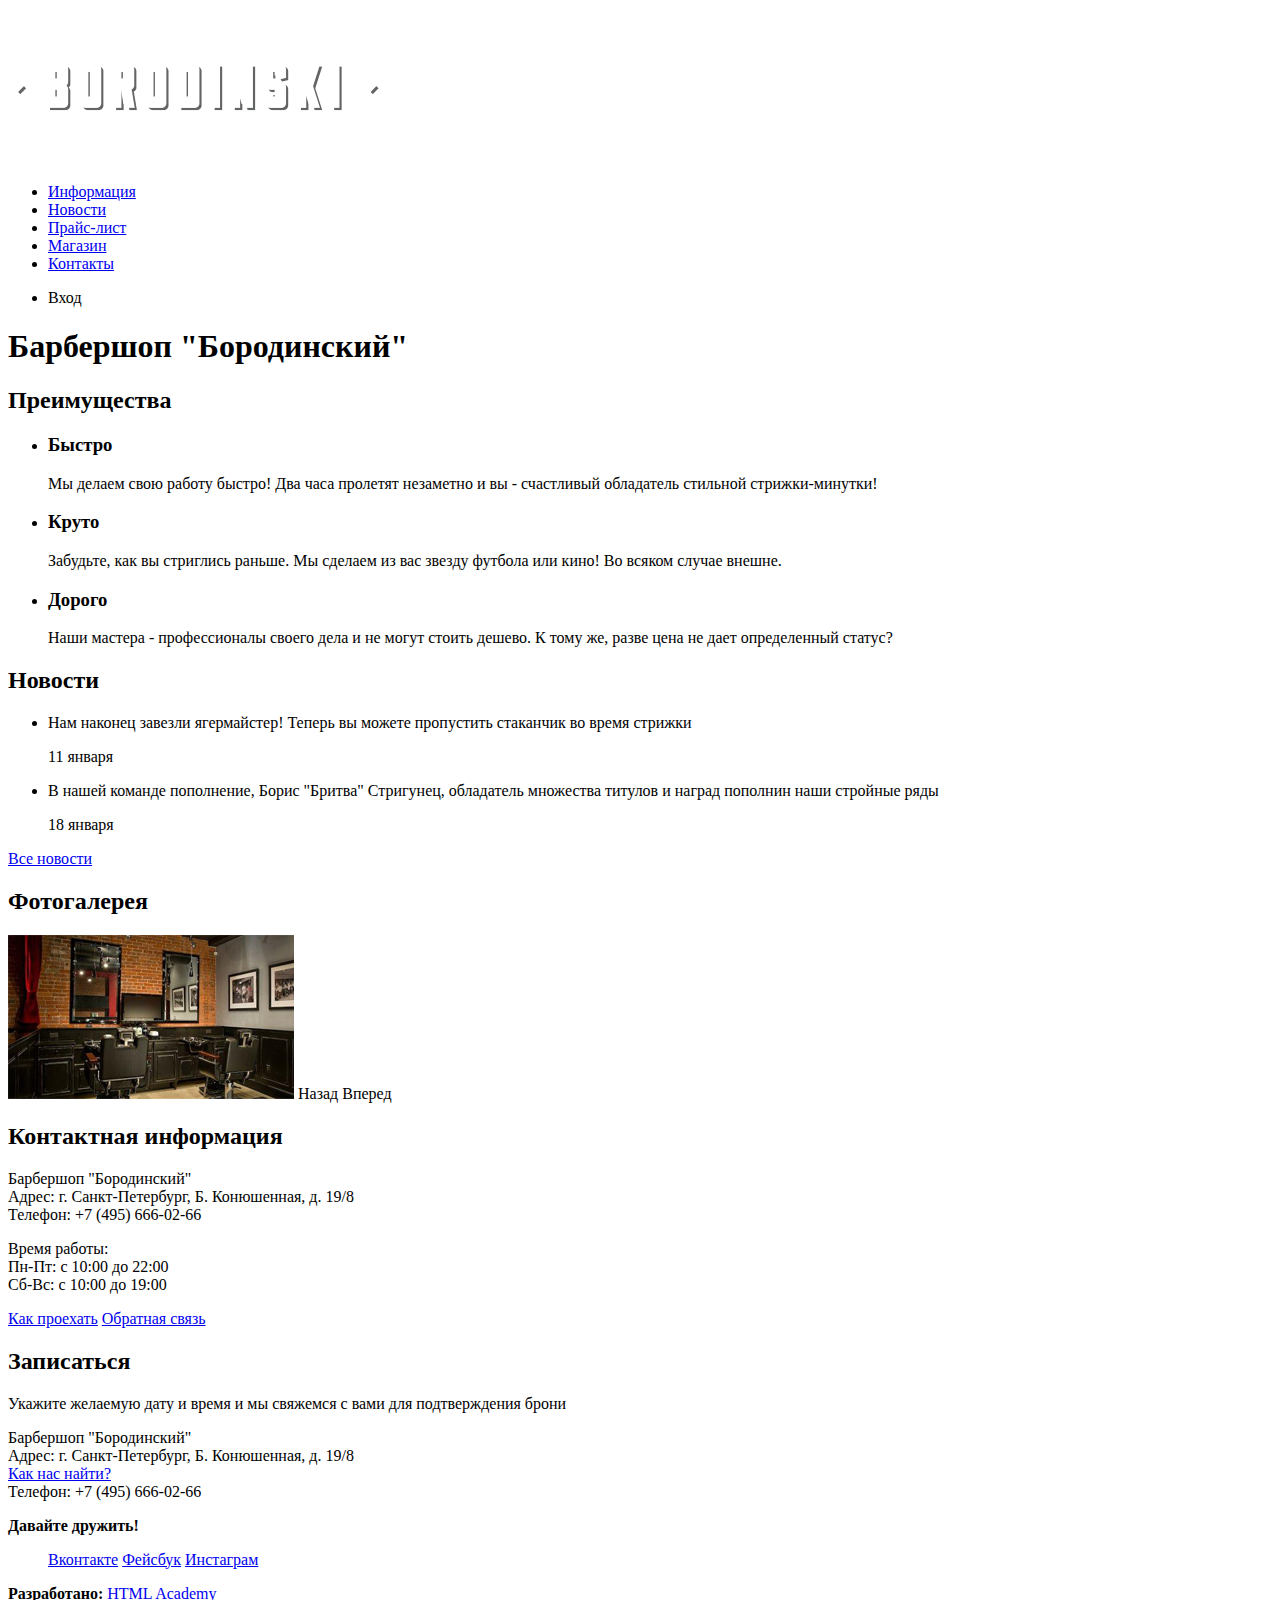
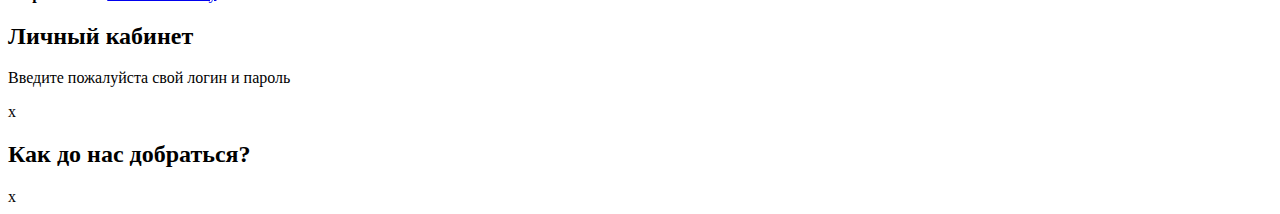
==== index.html @ a0f3d008 "Сверстана карточка товара, добавлены в разметку кавычки-елочки" ====
<!DOCTYPE html>
<html lang="ru">
<head>
    <meta charset="UTF-8">
    <meta name="viewport" content="width=device-width, initial-scale=1.0">
    <title>Barbershop Borodinski</title>
</head>
<body>
    <header class="main-header">
        <nav class="main-navigation">
            <a class="main-header-logo">
                <img src="img/index-logo.png" alt="Логотип Barbershop Borodinski" width="371" height="155">
            </a>
            <ul class="site-navigation">
                <li><a href="info.html">Информация</a></li>
                <li><a href="news.html">Новости</a></li>
                <li><a href="price.html">Прайс-лист</a></li>
                <li><a href="catalog.html">Магазин</a></li>
                <li><a href="contacts.html">Контакты</a></li>
            </ul>
            <ul class="user-navigation">
                <li><a class="login-link">Вход</a></li>
            </ul>
        </nav>
    </header>
    <main class="container">
        <h1 class="visually-hidden">Барбершоп "Бородинский"</h1>
        <section class="features">
            <h2 class="visually-hidden">Преимущества</h2>
            <ul class="features-list">
                <li class="feature-item">
                    <h3>Быстро</h3>
                    <p>Мы делаем свою работу быстро! Два часа пролетят незаметно и вы - счастливый обладатель стильной стрижки-минутки!</p>
                </li>
                <li class="feature-item">
                    <h3>Круто</h3>
                    <p>Забудьте, как вы стриглись раньше. Мы сделаем из вас звезду футбола или кино! Во всяком случае внешне.</p>
                </li>
                <li class="feature-item">
                    <h3>Дорого</h3>
                    <p>Наши мастера - профессионалы своего дела и не могут стоить дешево. К тому же, разве цена не дает определенный статус?</p>
                </li>
            </ul>
        </section>
        <section class="news">
            <h2>Новости</h2>
            <ul class="news-list">
                <li class="news-item">
                    <p>Нам наконец завезли ягермайстер! Теперь вы можете пропустить стаканчик во время стрижки</p>
                    <time datetime="2016-01-11">11 января</time>
                </li>
                <li class="news-item">
                    <p>В нашей команде пополнение, Борис "Бритва" Стригунец, обладатель множества титулов и наград пополнин наши стройные ряды</p>
                    <time datetime="2016-01-18">18 января</time>
                </li>
            </ul>
            <a class="button" href="news.html">Все новости</a>
        </section>
        <section class="gallery">
            <h2>Фотогалерея</h2>
            <a href="#"><img src="img/studio.png" width="286" height="164" alt="Интерьер"></a>
            <span class="button gallery-button gallery-button-back">Назад</span>
            <span class="button gallery-button gallery-button-next">Вперед</span>
        </section>
        <section class="contacts">
            <h2>Контактная информация</h2>
            <p>
                Барбершоп "Бородинский"<br> 
                Адрес: г. Санкт-Петербург, Б. Конюшенная, д. 19/8<br> 
                Телефон: +7 (495) 666-02-66
            </p>
            <p>
                Время работы:<br>
                Пн-Пт: с 10:00 до 22:00<br>
                Сб-Вс: с 10:00 до 19:00
            </p>
            <a class="button" href="map.html">Как проехать</a>
            <a class="button" href="contacts.html">Обратная связь</a>
        </section>
        <section class="appointment">
            <h2>Записаться</h2>
            <p>Укажите желаемую дату и время и мы свяжемся с вами для подтверждения брони</p>
            <!-- Здесь будет форма -->
        </section>
    </main>
    <footer class="main-footer">
        <p class="footer-contacts">
            Барбершоп "Бородинский"<br> 
            Адрес: г. Санкт-Петербург, Б. Конюшенная, д. 19/8<br> 
            <a href="map.html">Как нас найти?</a><br>
            Телефон: +7 (495) 666-02-66
        </p>
        <div class="footer-social">
            <b>Давайте дружить!</b>
            <ul>
                <a class="social-button" href="#">Вконтакте</a>
                <a class="social-button" href="#">Фейсбук</a>
                <a class="social-button" href="#">Инстаграм</a>
            </ul>
        </div>
        <p class="footer-copyright">
            <b>Разработано:</b>
            <a class="button" href="https://htmlacademy.ru">HTML Academy</a>
        </p>
    </footer>
    <section class="modal modal-login">
        <h2>Личный кабинет</h2>
        <p>Введите пожалуйста свой логин и пароль</p>
        <!-- Здесь будет форма -->
        <span class="modal-close">x</span>
    </section>
    <section class="modal modal-map">
        <h2 class="visually-hidden">Как до нас добраться?</h2>
        <span class="modal-close">x</span>
    </section>
</body>
</html>
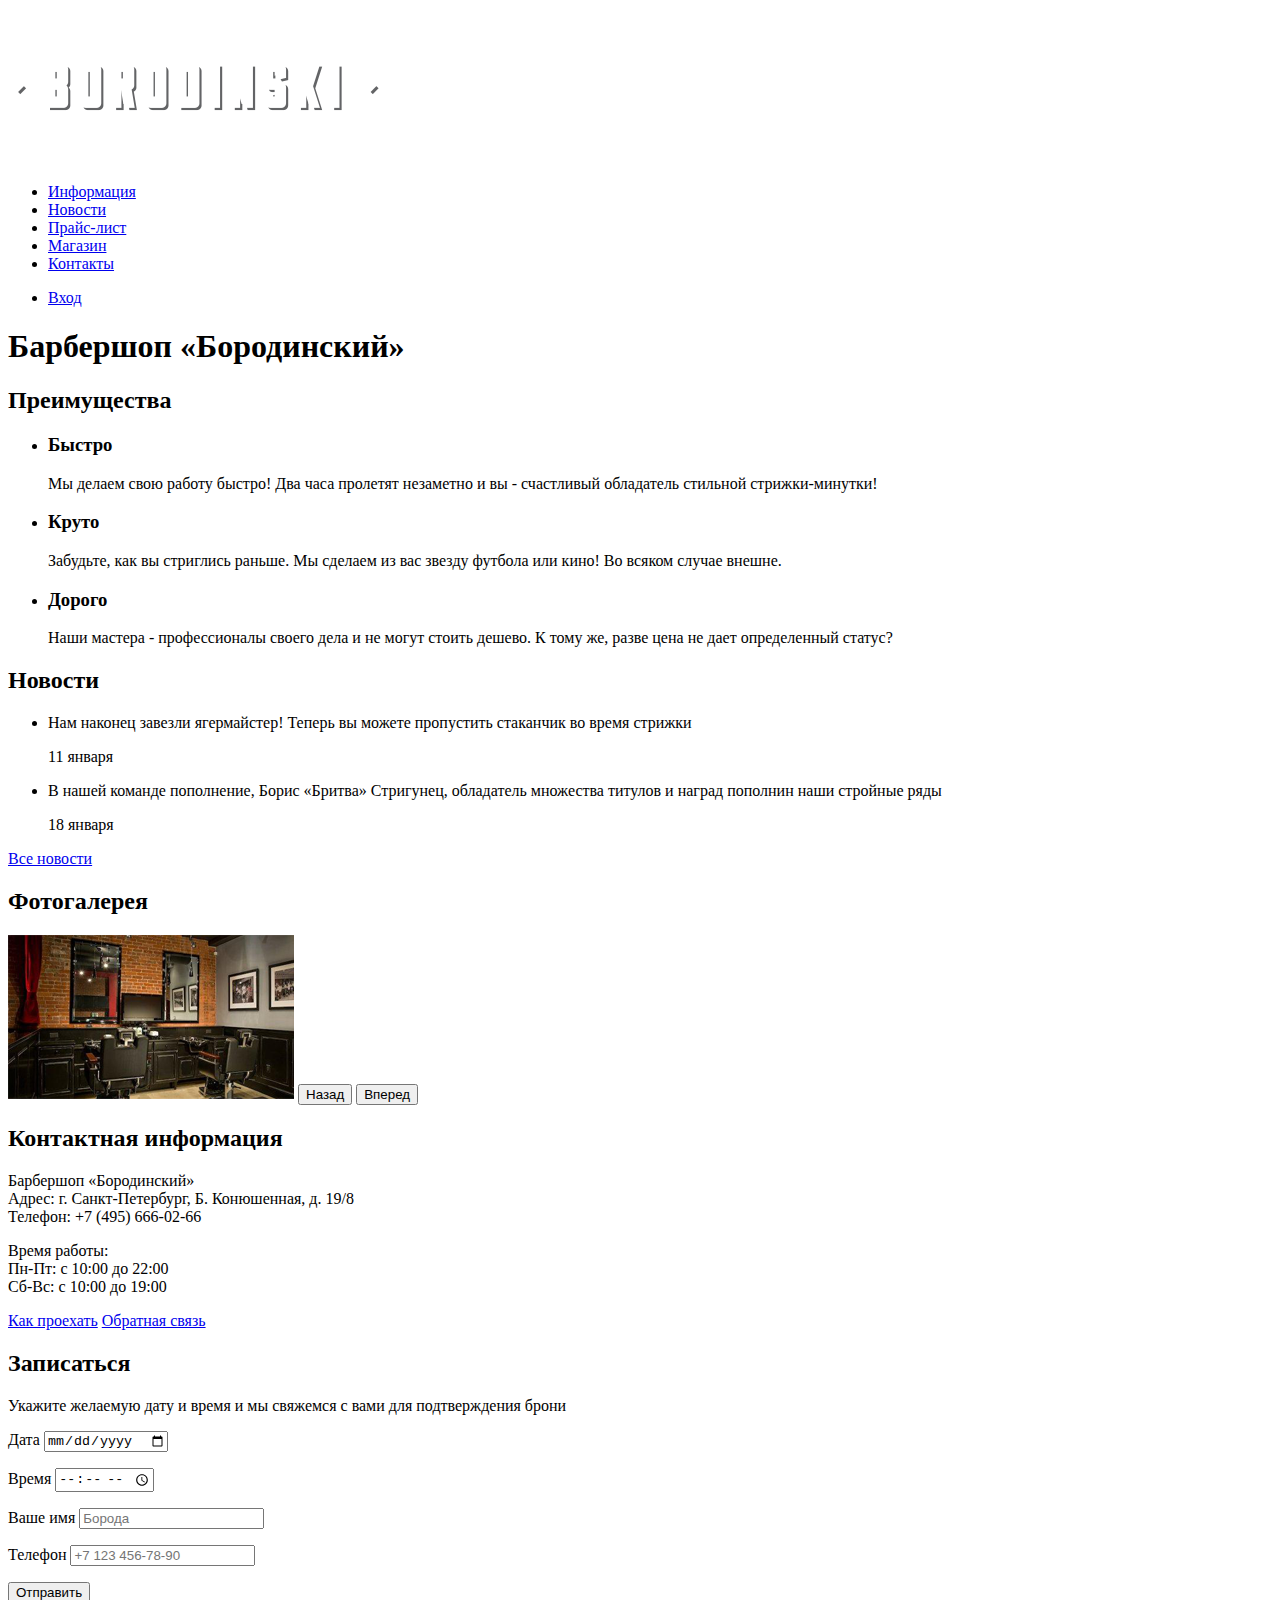
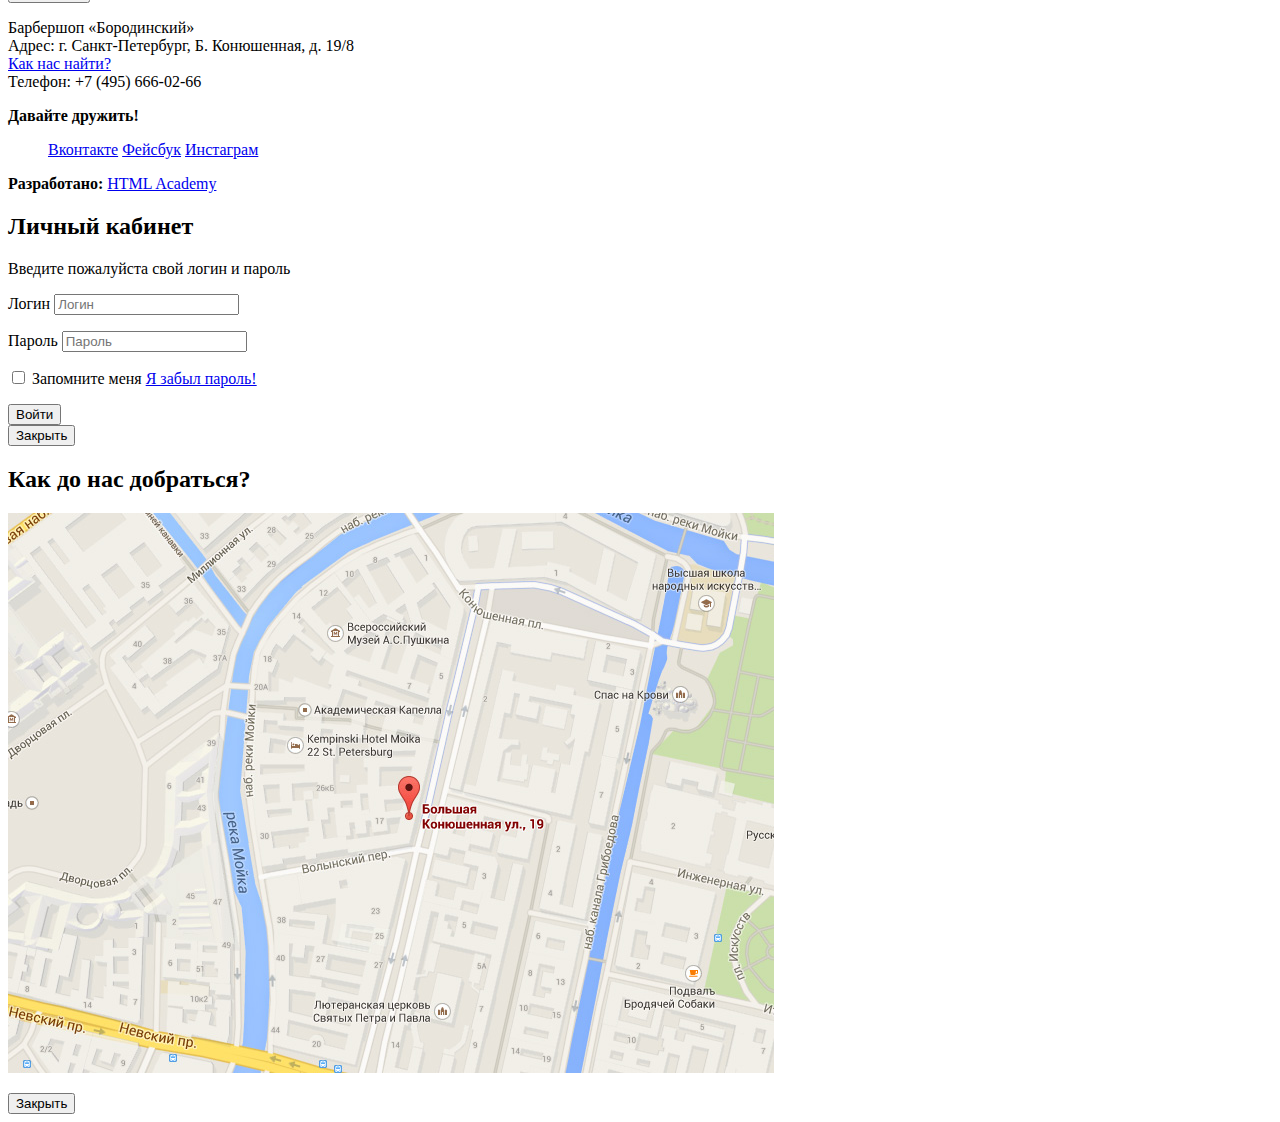
==== commit 79ccb63d: "Проработаны ссылки и кнопки, добавлены формы" ====
--- a/index.html
+++ b/index.html
@@ -19,12 +19,12 @@
                 <li><a href="contacts.html">Контакты</a></li>
             </ul>
             <ul class="user-navigation">
-                <li><a class="login-link">Вход</a></li>
+                <li><a class="login-link" href="login.html">Вход</a></li>
             </ul>
         </nav>
     </header>
     <main class="container">
-        <h1 class="visually-hidden">Барбершоп "Бородинский"</h1>
+        <h1 class="visually-hidden">Барбершоп &#171;Бородинский&#187;</h1>
         <section class="features">
             <h2 class="visually-hidden">Преимущества</h2>
             <ul class="features-list">
@@ -50,7 +50,7 @@
                     <time datetime="2016-01-11">11 января</time>
                 </li>
                 <li class="news-item">
-                    <p>В нашей команде пополнение, Борис "Бритва" Стригунец, обладатель множества титулов и наград пополнин наши стройные ряды</p>
+                    <p>В нашей команде пополнение, Борис &#171;Бритва&#187; Стригунец, обладатель множества титулов и наград пополнин наши стройные ряды</p>
                     <time datetime="2016-01-18">18 января</time>
                 </li>
             </ul>
@@ -59,13 +59,13 @@
         <section class="gallery">
             <h2>Фотогалерея</h2>
             <a href="#"><img src="img/studio.png" width="286" height="164" alt="Интерьер"></a>
-            <span class="button gallery-button gallery-button-back">Назад</span>
-            <span class="button gallery-button gallery-button-next">Вперед</span>
+            <button class="button gallery-button gallery-button-back">Назад</button>
+            <button class="button gallery-button gallery-button-next">Вперед</button>
         </section>
         <section class="contacts">
             <h2>Контактная информация</h2>
             <p>
-                Барбершоп "Бородинский"<br> 
+                Барбершоп &#171;Бородинский&#187;<br> 
                 Адрес: г. Санкт-Петербург, Б. Конюшенная, д. 19/8<br> 
                 Телефон: +7 (495) 666-02-66
             </p>
@@ -80,12 +80,30 @@
         <section class="appointment">
             <h2>Записаться</h2>
             <p>Укажите желаемую дату и время и мы свяжемся с вами для подтверждения брони</p>
-            <!-- Здесь будет форма -->
+            <form class="appointment-form" action="https://echo.htmlacademy.ru" method="POST">
+                <p class="appointment-item">
+                    <label for="appointment-date">Дата</label>
+                    <input id="appointment-date" type="date" name="date" placeholder="08.10.2017">
+                </p>
+                <p class="appointment-item">
+                    <label for="appointment-time">Время</label>
+                    <input id="appointment-time" type="time" name="time" placeholder="10:00">
+                </p>
+                <p class="appointment-item">
+                    <label for="appointment-name">Ваше имя</label>
+                    <input id="appointment-name" type="text" name="name" placeholder="Борода">
+                </p>
+                <p class="appointment-item">
+                    <label for="appointment-phone">Телефон</label>
+                    <input id="appointment-phone" type="tel" name="phone" placeholder="+7 123 456-78-90">
+                </p>
+                <button class="button" type="submit">Отправить</button>
+            </form>
         </section>
     </main>
     <footer class="main-footer">
         <p class="footer-contacts">
-            Барбершоп "Бородинский"<br> 
+            Барбершоп &#171;Бородинский&#187;<br> 
             Адрес: г. Санкт-Петербург, Б. Конюшенная, д. 19/8<br> 
             <a href="map.html">Как нас найти?</a><br>
             Телефон: +7 (495) 666-02-66
@@ -106,12 +124,33 @@
     <section class="modal modal-login">
         <h2>Личный кабинет</h2>
         <p>Введите пожалуйста свой логин и пароль</p>
-        <!-- Здесь будет форма -->
-        <span class="modal-close">x</span>
+        <form class="login-form" action="https://echo.htmlacademy.ru" method="POST">
+            <p>
+                <label class="visually-hidden" for="user-login">Логин</label>
+                <input class="login-icon-user" id="user-login" type="text" name="login" placeholder="Логин">
+            </p>
+            <p>
+                <label class="visually-hidden" for="user-password">Пароль</label>
+                <input class="login-icon-password" id="user-password" type="password" name="password" placeholder="Пароль">
+            </p>
+            <p class="login-password-info">
+                <label class="login-checkbox">
+                    <input class="visually-hidden" type="checkbox" name="remember">
+                    <span class="checkbox-indicator"></span>
+                    Запомните меня
+                </label>
+                <a class="restore" href="#">Я забыл пароль!</a>
+            </p>
+            <button class="button" type="submit">Войти</button>
+        </form>
+        <button class="modal-close" type="button">Закрыть</button>
     </section>
     <section class="modal modal-map">
         <h2 class="visually-hidden">Как до нас добраться?</h2>
-        <span class="modal-close">x</span>
+        <p>
+            <img src="img/map.jpg" width="766" height="560" alt="Офис компании по адресу г. Санкт-Петербург, ул. Большая Конюшенная, д. 19/8">
+        </p>
+        <button class="modal-close" type="button">Закрыть</button>
     </section>
 </body>
 </html>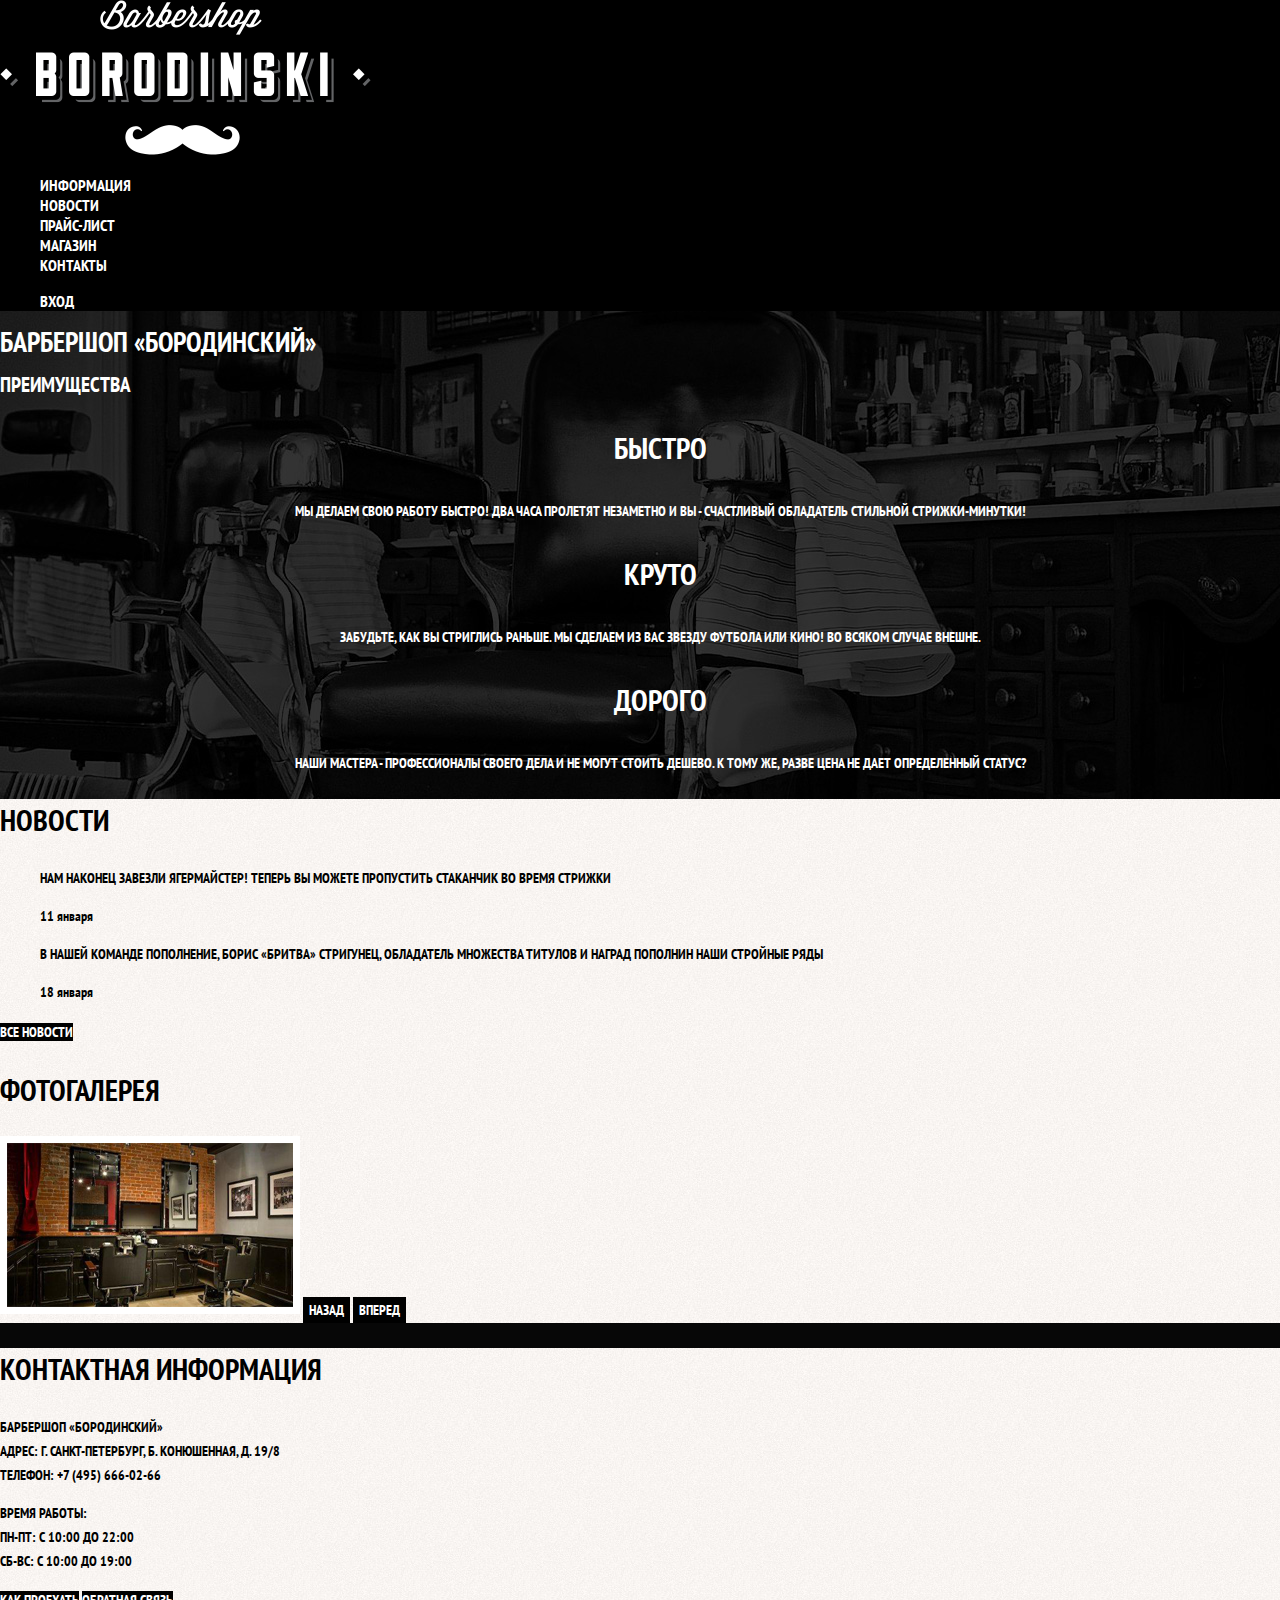
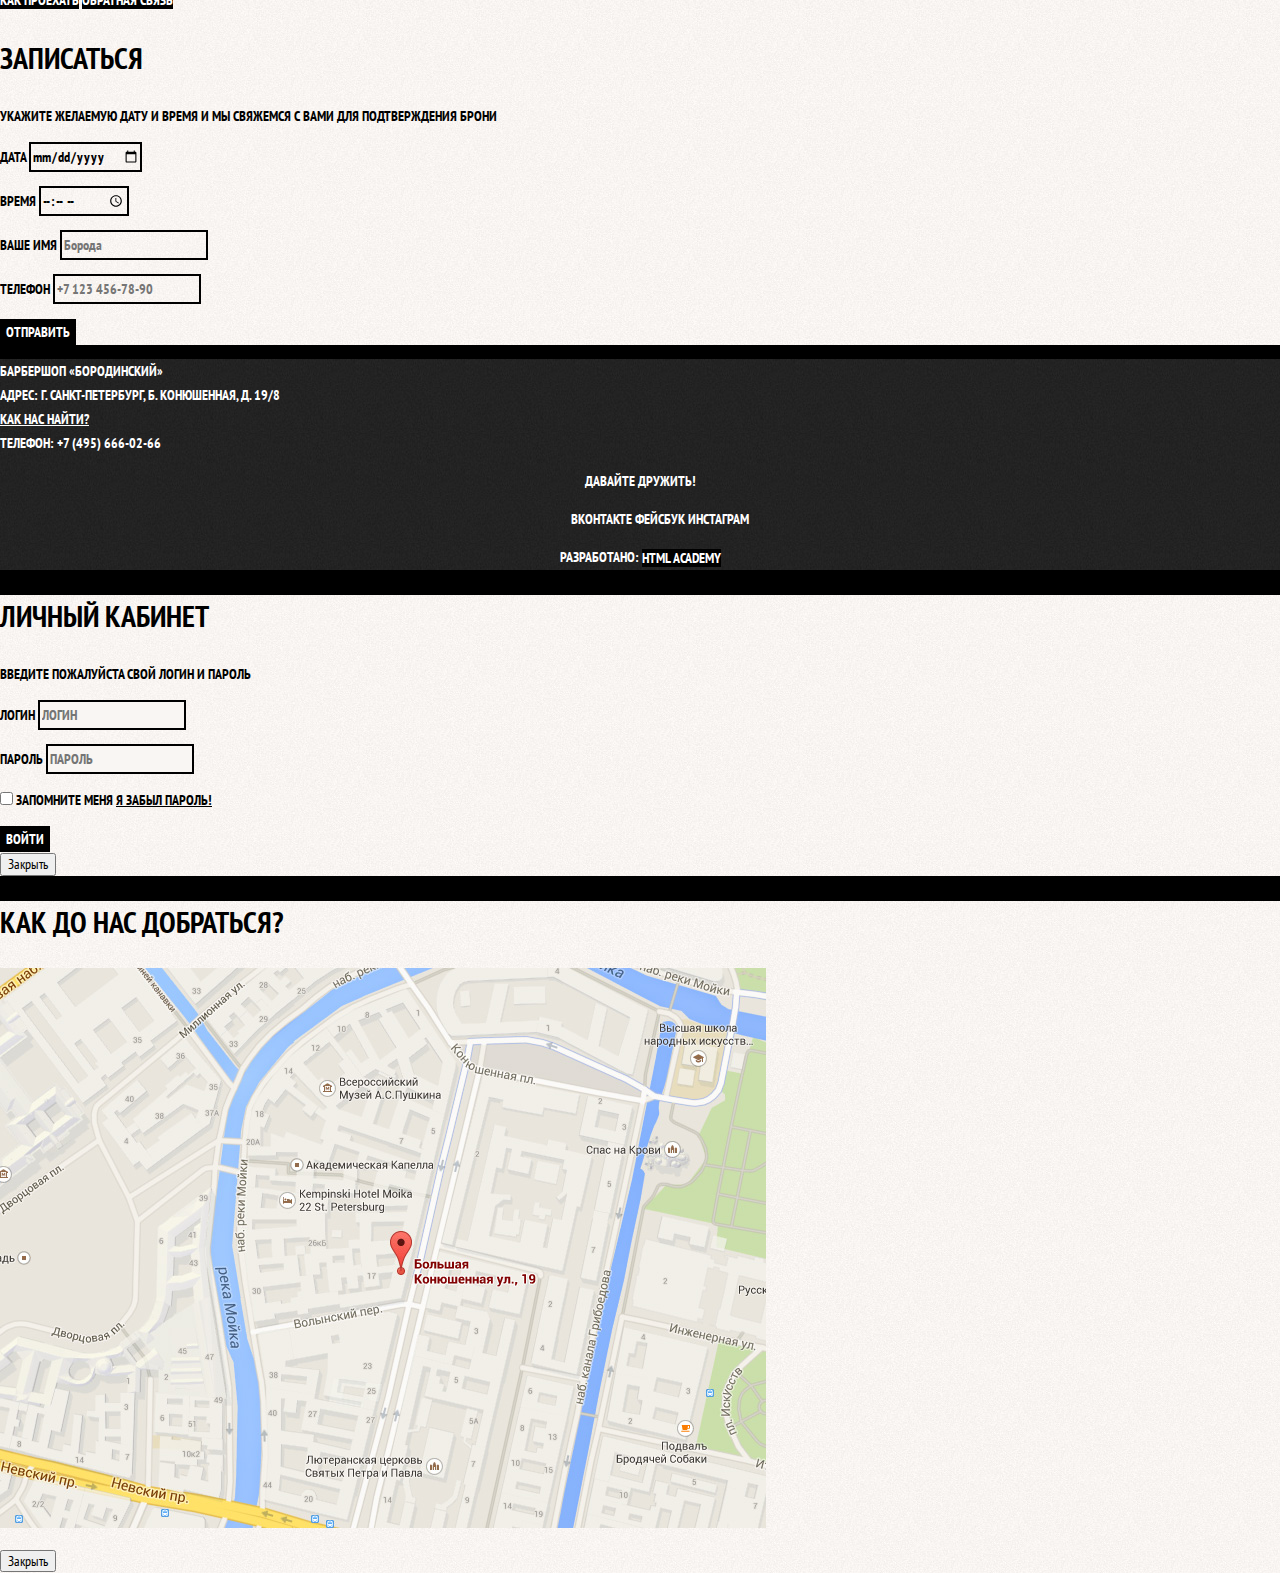
==== commit 1f3f20c2: "Готова базовая стилизация" ====
--- a/index.html
+++ b/index.html
@@ -4,6 +4,9 @@
     <meta charset="UTF-8">
     <meta name="viewport" content="width=device-width, initial-scale=1.0">
     <title>Barbershop Borodinski</title>
+    <link href="https://fonts.googleapis.com/css2?family=PT+Sans+Narrow:wght@400;700&display=swap" rel="stylesheet">
+    <link rel="stylesheet" href="normalize.css">
+    <link rel="stylesheet" href="style.css">
 </head>
 <body>
     <header class="main-header">
@@ -42,6 +45,8 @@
                 </li>
             </ul>
         </section>
+
+        <div class="index-columns">
         <section class="news">
             <h2>Новости</h2>
             <ul class="news-list">
@@ -62,6 +67,9 @@
             <button class="button gallery-button gallery-button-back">Назад</button>
             <button class="button gallery-button gallery-button-next">Вперед</button>
         </section>
+    </div>
+
+    <div class="index-columns">
         <section class="contacts">
             <h2>Контактная информация</h2>
             <p>
@@ -100,6 +108,7 @@
                 <button class="button" type="submit">Отправить</button>
             </form>
         </section>
+    </div>
     </main>
     <footer class="main-footer">
         <p class="footer-contacts">
--- a/style.css
+++ b/style.css
@@ -0,0 +1,353 @@
+body {
+    margin: 0;
+    padding: 0;
+
+    font-family: "PT Sans Narrow", Arial, sans-serif;
+    font-size: 14px;
+    line-height: 24px;
+    font-weight: 700;
+    color: #ffffff;
+    text-transform: uppercase;
+
+    background-color: #000000;
+    background-image: url("img/bg.jpg");
+    background-position: top center;
+    background-repeat: no-repeat;
+}
+
+.inner-page {
+    color: #000000;
+    background-color: #f9f6f3;
+    background-image: url("img/pattern-light.jpg");
+    background-position: 0 0;
+    background-repeat: repeat;
+}
+
+a {
+    text-decoration: none;
+}
+
+.main-navigation {
+    font-size: 16px;
+    line-height: 20px;
+    color: #ffffff;
+
+    background-color: #000000;
+}
+
+.site-navigation,
+.user-navigation {
+    list-style: none;
+}
+
+.site-navigation a,
+.user-navigation a {
+    color: #ffffff;
+}
+
+.site-navigation a:hover,
+.site-navigation a:focus,
+.user-navigation a:hover,
+.user-navigation a:focus {
+    background-color: #242424;
+}
+
+.features-list,
+.news-list {
+    list-style: none;
+}
+
+.feature-item {
+    text-align: center;
+}
+
+.feature-item h3 {
+    font-size: 30px;
+    line-height: 42px;
+}
+
+.index-columns {
+    color: #000000;
+
+    background-color: #ffffff;
+    background-image: url("img/pattern-light.jpg");
+    background-position: 0 0;
+    background-repeat: repeat;
+}
+
+.index-columns h2 {
+    font-size: 30px;
+    line-height: 42px;
+}
+
+.news-item time {
+    text-transform: none;
+}
+
+.gallery img {
+    border: 7px solid #ffffff;
+    background-color: #cccccc;
+}
+
+.appointment-item input {
+    font: inherit;
+
+    background-color: transparent;
+    border: 2px solid #000000;
+}
+
+.appointment-item input:focus {
+    border-color: #663d15;
+}
+
+.button {
+    font: inherit;
+
+    text-align: center;
+    vertical-align: middle;
+    text-transform: uppercase;
+    color: #ffffff;
+
+    background-color: #000000;
+    border: none;
+}
+
+.button:hover,
+.button:focus,
+.button:active {
+    background-color: #663d15;
+}
+
+.page-title {
+    font-size: 30px;
+    line-height: 42px;
+}
+
+.breadcrumbs {
+    list-style: none;
+}
+
+.breadcrumbs a {
+    color: #000000;
+}
+
+.breadcrumbs a:hover,
+.breadcrumbs a:focus {
+    text-decoration: underline;
+}
+
+.breadcrumbs-current {
+    color: #aba9a7;
+}
+
+.filter-form fieldset {
+    border: none;
+}
+
+.filter-form legend {
+    font-size: 24px;
+    line-height: 30px;
+}
+
+.filter-form ul {
+    list-style: none;
+    line-height: 18px;
+}
+
+.filter-input:hover + label,
+.filter-input:focus + label {
+    color: #663d15;
+}
+
+.filter-input:disabled + label {
+    color: #000000;
+
+    opacity: 0.5;
+}
+
+.catalog-list {
+    list-style: none;
+}
+
+.catalog-item {
+    background-color: f8f8f8;
+    box-shadow: 0 0 10px rgba(0, 0, 0, 0.1);
+}
+
+.catalog-item:hover {
+    box-shadow: 0 0 10px rgba(0, 0, 0, 0.2);
+}
+
+.catalog-item a {
+    color: #000000;
+}
+
+.catalog-item h3 {
+    font-size: 14px;
+    line-height: 18px;
+}
+
+.catalog-category {
+    text-transform: none;
+}
+
+.catalog-item-price b {
+    font-size: 14px;
+    line-height: 18px;
+    text-align: center;
+    
+    background-color: #e5e5e5;
+}
+
+.catalog-item-price .button {
+    color: #ffffff;
+    line-height: 20px;
+}
+
+.pagination-list {
+    list-style: none;
+}
+
+.pagination-item a {
+    color: #ffffff;
+
+    background-color: #000000;
+}
+
+.pagination-item a:hover,
+.pagination-item a:focus,
+.pagination-item a:active {
+    background-color: #663d15;
+}
+
+.pagination-item-current a {
+    color: #000000;
+
+    background-color: #ffffff;
+}
+
+.pagination-item-current a:hover,
+.pagination-item-current a:focus,
+.pagination-item-current a:active {
+    color: #000000;
+
+    background-color: #ffffff;
+}
+
+.product-photo-preview {
+    list-style: none;
+}
+
+.product-photo-preview li {
+    box-shadow: 0 0 10px 2px rgba(0, 0, 0, 0.1);
+}
+
+.product-photo-full {
+    box-shadow: 0 0 10px 2px rgba(0, 0, 0, 0.1);
+}
+
+.product-article {
+    text-align: right;
+    color: #aeaeae;
+}
+
+.product-price b {
+    line-height: 20px;
+    text-align: center;
+
+    background-color: #e5e5e5;
+}
+
+.product-info h3 {
+    font-size: 24px;
+    line-height: 30px;
+}
+
+.product-info ul {
+    list-style: none;
+}
+
+.main-footer {
+    color: #ffffff;
+
+    background-color: #212121;
+    background-image: url("img/pattern-dark.jpg");
+    background-position: 0 0;
+    background-repeat: repeat;
+}
+
+.footer-contacts a {
+    color: #ffffff;
+    text-decoration: underline;
+}
+
+.footer-contacts a:hover,
+.footer-contacts a:focus {
+    text-decoration: none;
+}
+
+.footer-social {
+    text-align: center;
+}
+
+.footer-social ul {
+    list-style: none
+}
+
+.social-button {
+    color: #ffffff;
+}
+
+.footer-copyright {
+    text-align: center;
+}
+
+.footer-copyright .button:hover,
+.footer-copyright .button:focus {
+    color: #000000;
+
+    background-color: #ffffff;
+}
+
+.modal {
+    color: #000000;
+
+    background-color: #f8f3f0;
+    background-image: url("img/pattern-light.jpg");
+    background-position: 0 0;
+    background-repeat: repeat;
+}
+
+.modal h2 {
+    font-size: 30px;
+    line-height: 42px;
+}
+
+.login-form input[type="text"],
+.login-form input[type="password"] {
+    font: inherit;
+    text-transform: uppercase;
+    color: #000000;
+
+    background-color: #f9f6f3;
+    border: 2px solid #000000;
+}
+
+.login-form input:focus {
+    border-color: #663d15;
+}
+
+.login-checkbox:hover,
+.login-checkbox:focus {
+    color: #663d15;
+}
+
+.restore {
+    color: #000000;
+    text-decoration: underline;
+}
+
+.restore:hover,
+.restore:focus {
+    text-decoration: none;
+}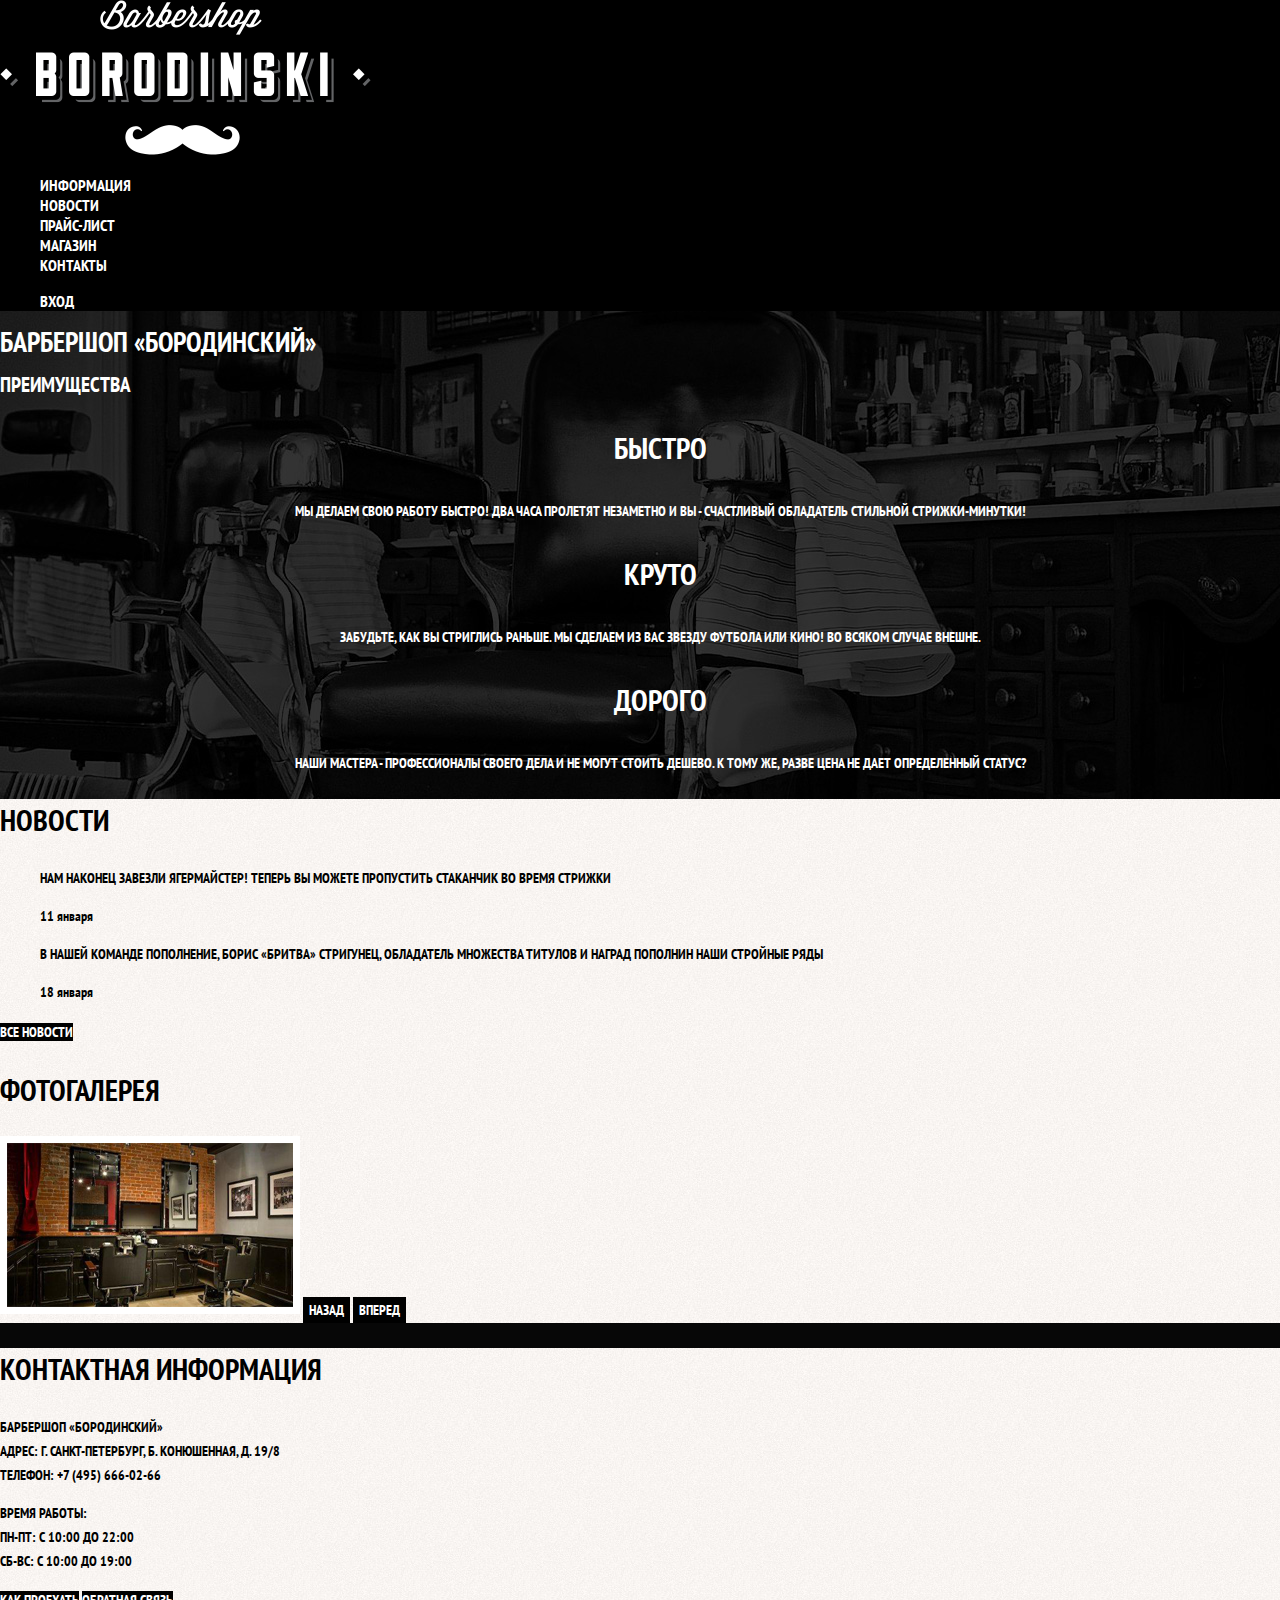
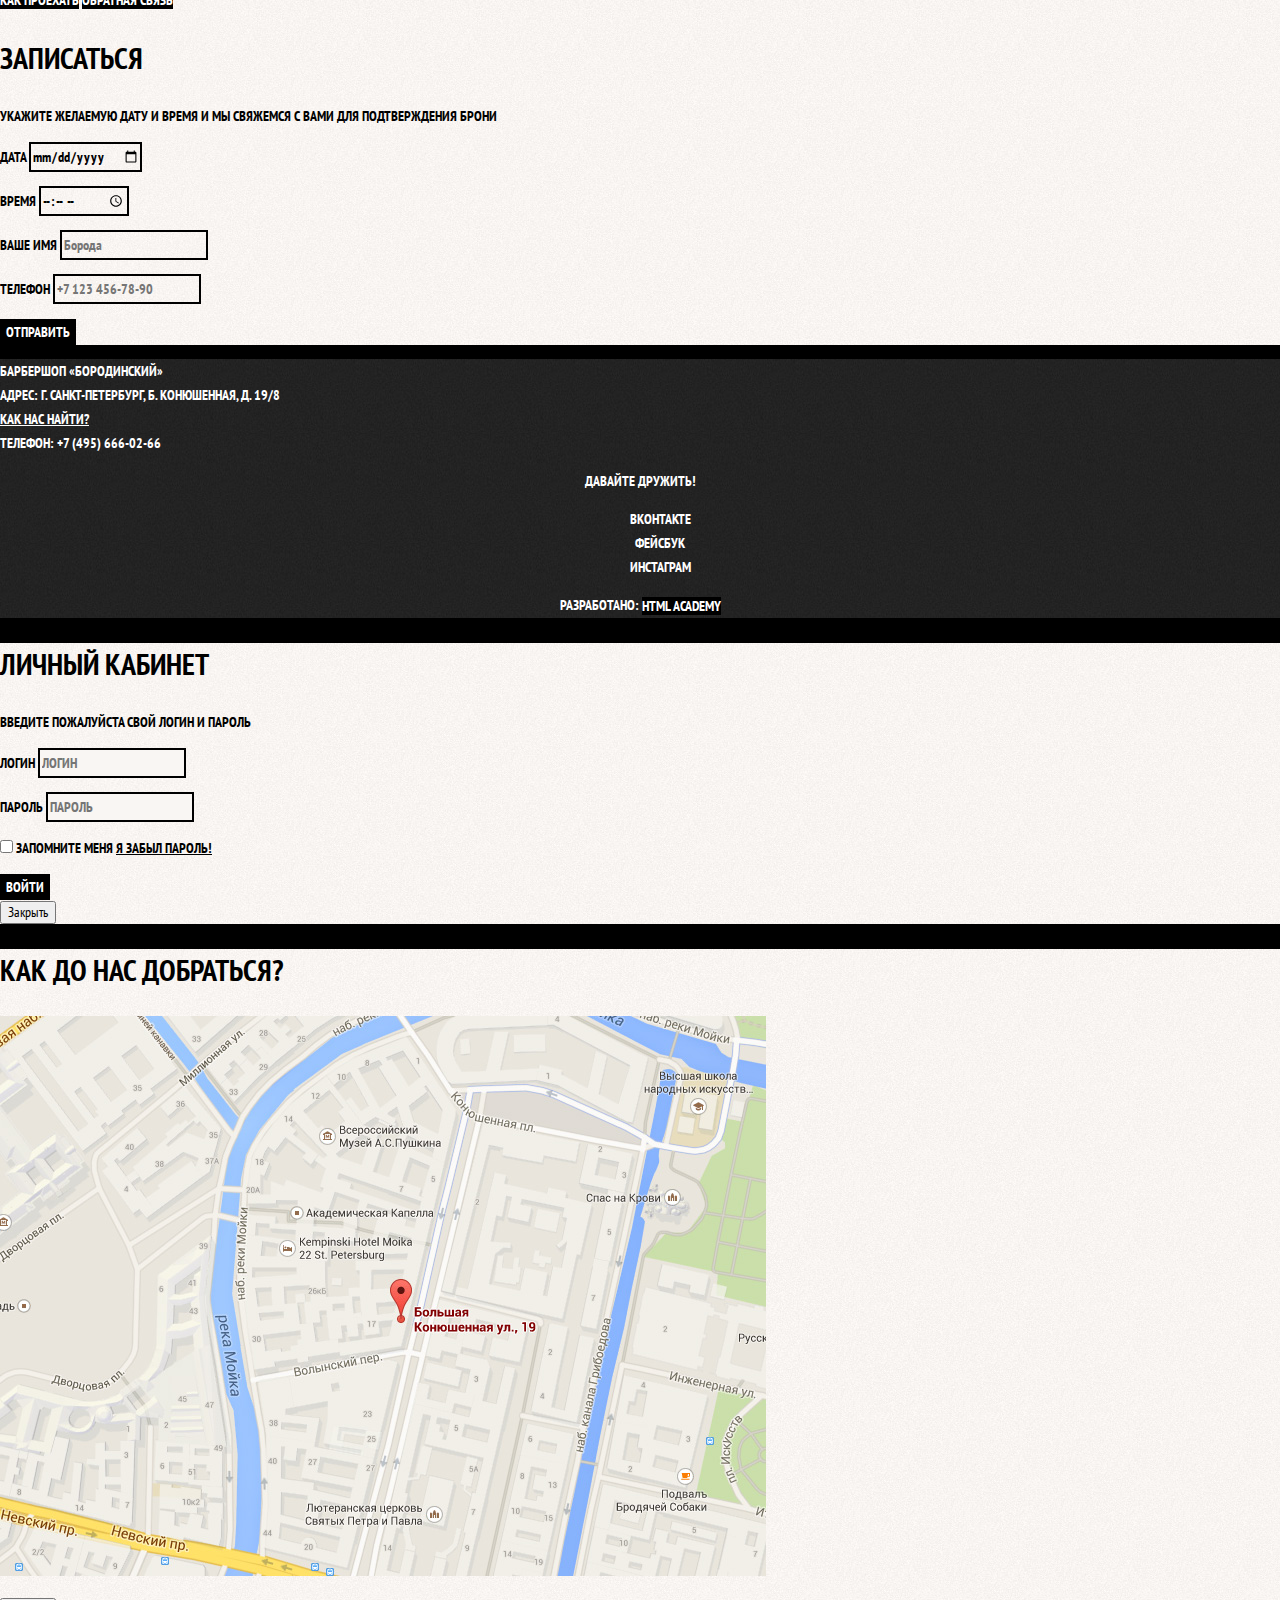
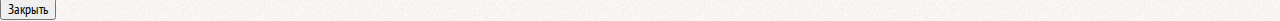
==== commit dfeed1f8: "построена сетка на страницах index.html, catalog.html и catalog-item.html" ====
--- a/index.html
+++ b/index.html
@@ -120,9 +120,9 @@
         <div class="footer-social">
             <b>Давайте дружить!</b>
             <ul>
-                <a class="social-button" href="#">Вконтакте</a>
-                <a class="social-button" href="#">Фейсбук</a>
-                <a class="social-button" href="#">Инстаграм</a>
+                <li><a class="social-button" href="#">Вконтакте</a></li>
+                <li><a class="social-button" href="#">Фейсбук</a></li>
+                <li><a class="social-button" href="#">Инстаграм</a></li>
             </ul>
         </div>
         <p class="footer-copyright">
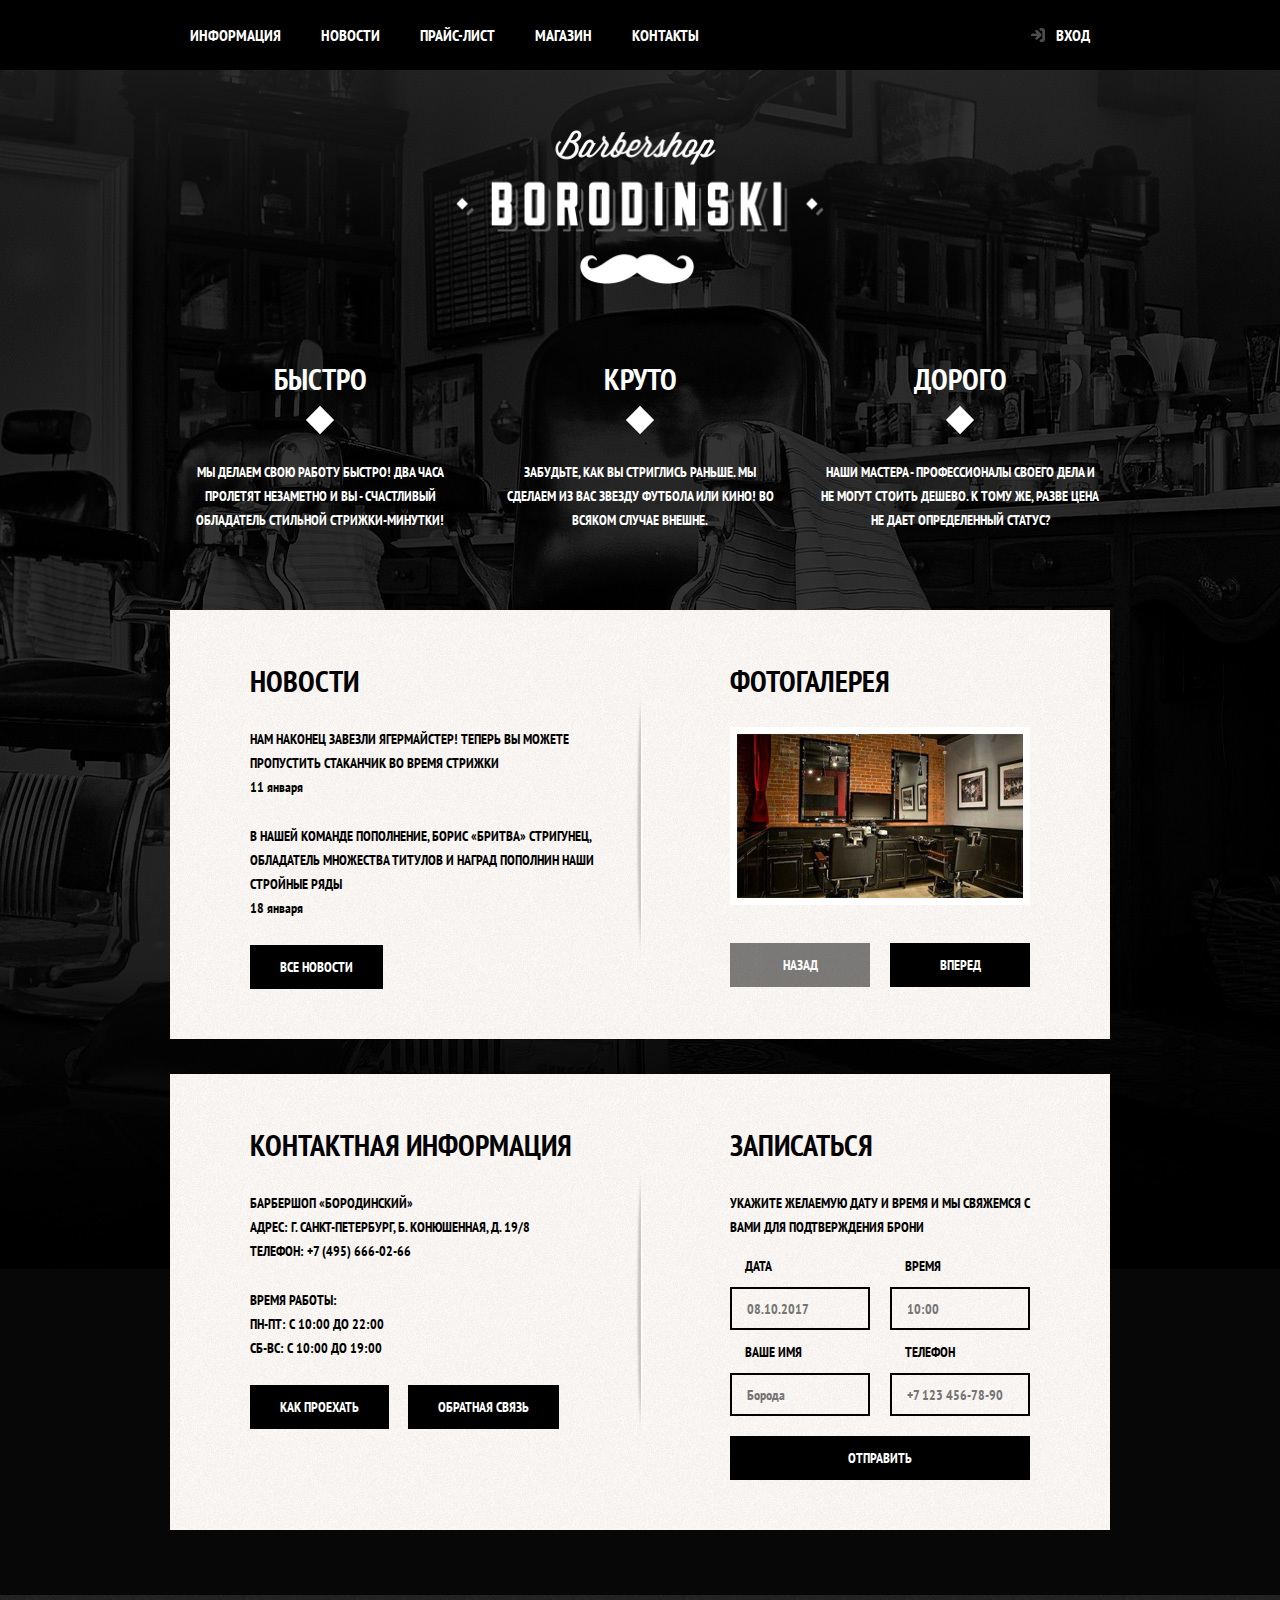
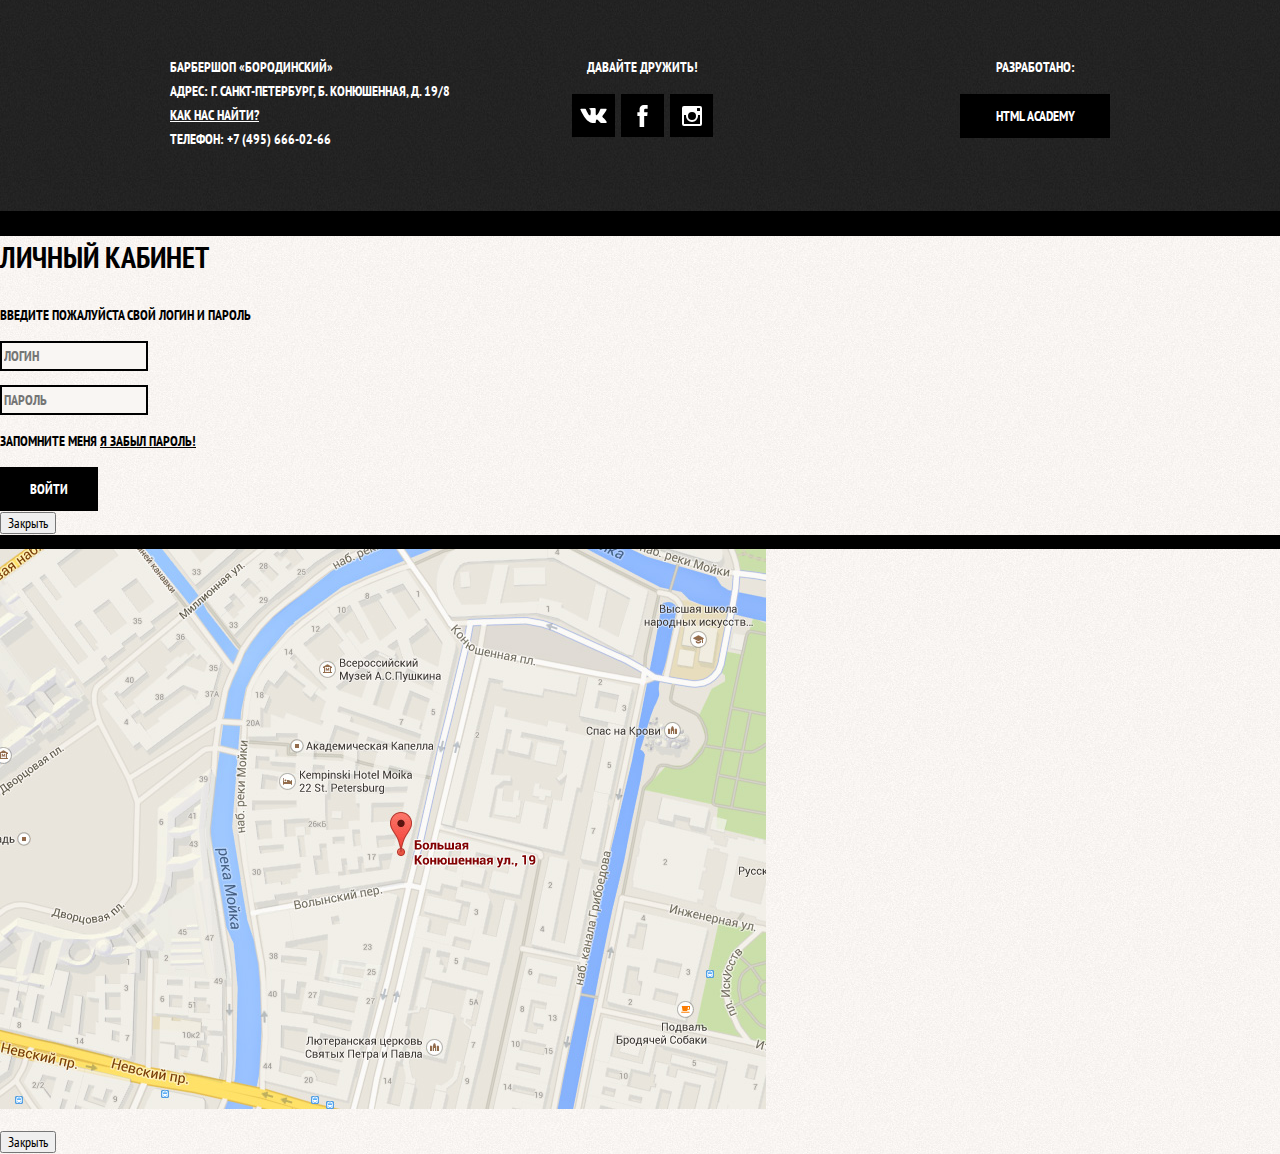
==== commit 017b7f5d: "Завершена стилизация главной страницы, страницы каталога и карточки товара, стилизованы декоративные" ====
--- a/index.html
+++ b/index.html
@@ -7,6 +7,7 @@
     <link href="https://fonts.googleapis.com/css2?family=PT+Sans+Narrow:wght@400;700&display=swap" rel="stylesheet">
     <link rel="stylesheet" href="normalize.css">
     <link rel="stylesheet" href="style.css">
+    
 </head>
 <body>
     <header class="main-header">
@@ -14,16 +15,20 @@
             <a class="main-header-logo">
                 <img src="img/index-logo.png" alt="Логотип Barbershop Borodinski" width="371" height="155">
             </a>
-            <ul class="site-navigation">
-                <li><a href="info.html">Информация</a></li>
-                <li><a href="news.html">Новости</a></li>
-                <li><a href="price.html">Прайс-лист</a></li>
-                <li><a href="catalog.html">Магазин</a></li>
-                <li><a href="contacts.html">Контакты</a></li>
-            </ul>
-            <ul class="user-navigation">
-                <li><a class="login-link" href="login.html">Вход</a></li>
-            </ul>
+            <div class="main-navigation-wrapper">
+                <div class="container">
+                    <ul class="site-navigation">
+                        <li><a href="info.html">Информация</a></li>
+                        <li><a href="news.html">Новости</a></li>
+                        <li><a href="price.html">Прайс-лист</a></li>
+                        <li><a href="catalog.html">Магазин</a></li>
+                        <li><a href="contacts.html">Контакты</a></li>
+                    </ul>
+                    <ul class="user-navigation">
+                        <li><a class="login-link" href="login.html">Вход</a></li>
+                    </ul>
+                </div>
+            </div>
         </nav>
     </header>
     <main class="container">
@@ -47,89 +52,102 @@
         </section>
 
         <div class="index-columns">
-        <section class="news">
-            <h2>Новости</h2>
-            <ul class="news-list">
-                <li class="news-item">
-                    <p>Нам наконец завезли ягермайстер! Теперь вы можете пропустить стаканчик во время стрижки</p>
-                    <time datetime="2016-01-11">11 января</time>
-                </li>
-                <li class="news-item">
-                    <p>В нашей команде пополнение, Борис &#171;Бритва&#187; Стригунец, обладатель множества титулов и наград пополнин наши стройные ряды</p>
-                    <time datetime="2016-01-18">18 января</time>
-                </li>
-            </ul>
-            <a class="button" href="news.html">Все новости</a>
-        </section>
-        <section class="gallery">
-            <h2>Фотогалерея</h2>
-            <a href="#"><img src="img/studio.png" width="286" height="164" alt="Интерьер"></a>
-            <button class="button gallery-button gallery-button-back">Назад</button>
-            <button class="button gallery-button gallery-button-next">Вперед</button>
-        </section>
-    </div>
+            <section class="news">
+                <h2>Новости</h2>
+                <ul class="news-list">
+                    <li class="news-item">
+                        <p>Нам наконец завезли ягермайстер! Теперь вы можете пропустить стаканчик во время стрижки</p>
+                        <time datetime="2016-01-11">11 января</time>
+                    </li>
+                    <li class="news-item">
+                        <p>В нашей команде пополнение, Борис &#171;Бритва&#187; Стригунец, обладатель множества титулов и наград пополнин наши стройные ряды</p>
+                        <time datetime="2016-01-18">18 января</time>
+                    </li>
+                </ul>
+                <a class="button" href="news.html">Все новости</a>
+            </section>
+            <section class="gallery">
+                <h2>Фотогалерея</h2>
+                <div class="gallery-container">
+                    <figure class="gallery-content">
+                        <a href="#"><img src="img/studio.png" width="286" height="164" alt="Интерьер"></a>
+                    </figure>
+                    <button class="button gallery-button gallery-button-back" type="button" disabled>Назад</button>
+                    <button class="button gallery-button gallery-button-next" type="button">Вперед</button>
+                </div>
+            </section>
+        </div>
 
-    <div class="index-columns">
-        <section class="contacts">
-            <h2>Контактная информация</h2>
-            <p>
+        <div class="index-columns">
+            <section class="contacts">
+                <h2>Контактная информация</h2>
+                <p>
+                    Барбершоп &#171;Бородинский&#187;<br> 
+                    Адрес: г. Санкт-Петербург, Б. Конюшенная, д. 19/8<br> 
+                    Телефон: +7 (495) 666-02-66
+                </p>
+                <p>
+                    Время работы:<br>
+                    Пн-Пт: с 10:00 до 22:00<br>
+                    Сб-Вс: с 10:00 до 19:00
+                </p>
+                <a class="button" href="map.html">Как проехать</a>
+                <a class="button" href="contacts.html">Обратная связь</a>
+            </section>
+            <section class="appointment">
+                <h2>Записаться</h2>
+                <p class="appointment-info">Укажите желаемую дату и время и мы свяжемся с вами для подтверждения брони</p>
+                <form class="appointment-form" action="https://echo.htmlacademy.ru" method="POST">
+                    <p class="appointment-item">
+                        <label for="appointment-date">Дата</label>
+                        <input id="appointment-date" type="text" name="date" placeholder="08.10.2017">
+                    </p>
+                    <p class="appointment-item">
+                        <label for="appointment-time">Время</label>
+                        <input id="appointment-time" type="text" name="time" placeholder="10:00">
+                    </p>
+                    <p class="appointment-item">
+                        <label for="appointment-name">Ваше имя</label>
+                        <input id="appointment-name" type="text" name="name" placeholder="Борода">
+                    </p>
+                    <p class="appointment-item">
+                        <label for="appointment-phone">Телефон</label>
+                        <input id="appointment-phone" type="tel" name="phone" placeholder="+7 123 456-78-90">
+                    </p>
+                    <button class="button" type="submit">Отправить</button>
+                </form>
+            </section>
+        </div>
+    </main>
+    <footer class="main-footer">
+        <div class="container">
+            <p class="footer-contacts">
                 Барбершоп &#171;Бородинский&#187;<br> 
                 Адрес: г. Санкт-Петербург, Б. Конюшенная, д. 19/8<br> 
+                <a href="map.html">Как нас найти?</a><br>
                 Телефон: +7 (495) 666-02-66
             </p>
-            <p>
-                Время работы:<br>
-                Пн-Пт: с 10:00 до 22:00<br>
-                Сб-Вс: с 10:00 до 19:00
+            <div class="footer-social">
+                <b>Давайте дружить!</b>
+                <ul>
+                    <li><a class="social-button" href="#"><span class="visually-hidden">Вконтакте</span>
+                        <svg xmlns="http://www.w3.org/2000/svg" width="27" height="15" viewBox="0 0 26.14 14.91"><path d="M26 13.47l-.09-.17a13.55 13.55 0 0 0-2.6-3q-.87-.83-1.1-1.12A1 1 0 0 1 22 8a10.27 10.27 0 0 1 1.22-1.78l.88-1.16q2.35-3.13 2-4L26 .94a.8.8 0 0 0-.4-.22 2.14 2.14 0 0 0-.87 0h-3.92a.51.51 0 0 0-.27 0h-.3a.6.6 0 0 0-.15.14.93.93 0 0 0-.14.24 22.22 22.22 0 0 1-1.46 3.06q-.5.84-.93 1.46a7 7 0 0 1-.71.91 4.94 4.94 0 0 1-.52.47q-.23.18-.35.15l-.23-.05a.9.9 0 0 1-.31-.33 1.49 1.49 0 0 1-.16-.53V1.6a3.14 3.14 0 0 0 0-.62 2.12 2.12 0 0 0-.14-.44.73.73 0 0 0-.28-.33 1.57 1.57 0 0 0-.46-.18A9 9 0 0 0 12.57 0a8.93 8.93 0 0 0-3.25.33 1.83 1.83 0 0 0-.52.41q-.25.3-.07.33a1.67 1.67 0 0 1 1.16.59l.08.16a2.6 2.6 0 0 1 .19.63 6.32 6.32 0 0 1 .12 1 10.59 10.59 0 0 1 0 1.7q-.07.71-.13 1.1a2.21 2.21 0 0 1-.18.64 2.69 2.69 0 0 1-.16.3l-.07.07a1 1 0 0 1-.37.07.86.86 0 0 1-.46-.19 3.27 3.27 0 0 1-.56-.52 7 7 0 0 1-.66-.93q-.37-.6-.76-1.42l-.22-.39q-.2-.38-.56-1.11t-.62-1.43A.9.9 0 0 0 5.2.9h-.07a.93.93 0 0 0-.22-.16A1.44 1.44 0 0 0 4.6.65L.87.68A1 1 0 0 0 .1.94L0 1a.44.44 0 0 0 0 .22 1.08 1.08 0 0 0 .08.37Q.9 3.53 1.86 5.31t1.66 2.87Q4.23 9.27 5 10.24t1 1.24l.37.41.34.33a8.06 8.06 0 0 0 1 .78 16.34 16.34 0 0 0 1.4.9 7.6 7.6 0 0 0 1.79.72 6.19 6.19 0 0 0 2 .22h1.57a1.08 1.08 0 0 0 .72-.3l.05-.07a.9.9 0 0 0 .1-.25 1.38 1.38 0 0 0 0-.37 4.48 4.48 0 0 1 .09-1.05 2.77 2.77 0 0 1 .23-.71 1.74 1.74 0 0 1 .29-.4 1.19 1.19 0 0 1 .23-.2h.11a.86.86 0 0 1 .77.21 4.52 4.52 0 0 1 .83.79q.39.47.93 1.05a6.41 6.41 0 0 0 1 .87l.27.16a3.31 3.31 0 0 0 .71.3 1.53 1.53 0 0 0 .76.07l3.48-.05a1.58 1.58 0 0 0 .8-.17.68.68 0 0 0 .34-.37 1.06 1.06 0 0 0 0-.46 1.71 1.71 0 0 0-.1-.36z" fill="#fff"/></svg>
+                    </a></li>
+                    <li><a class="social-button" href="#"><span class="visually-hidden">Фейсбук</span>
+                        <svg xmlns="http://www.w3.org/2000/svg" width="19" height="22" viewBox="0 0 10.15 21.74"><path d="M3.34 1.12A4.77 4.77 0 0 1 6.53 0h3.61v3.81H7.81a1.07 1.07 0 0 0-1.09.83v2.55h3.42c-.08 1.23-.24 2.45-.41 3.67h-3v10.87H2.21V10.86H0V7.21h2.19V3.66a3.83 3.83 0 0 1 1.15-2.54z" fill="#fff"/></svg>
+                    </a></li>
+                    <li><a class="social-button" href="#"><span class="visually-hidden">Инстаграм</span>
+                        <svg xmlns="http://www.w3.org/2000/svg" width="20" height="20" viewBox="0 0 20 20"><path d="M18 0H2a2 2 0 0 0-2 2v16a2 2 0 0 0 2 2h16a2 2 0 0 0 2-2V2a2 2 0 0 0-2-2zm-8 6a4 4 0 1 1-4 4 4 4 0 0 1 4-4zM2.5 18a.47.47 0 0 1-.5-.5V9h2.1a3.4 3.4 0 0 0-.1 1 6 6 0 1 0 12 0 3.4 3.4 0 0 0-.1-1H18v8.5a.47.47 0 0 1-.5.5zM18 4.5a.47.47 0 0 1-.5.5h-2a.47.47 0 0 1-.5-.5v-2a.47.47 0 0 1 .5-.5h2a.47.47 0 0 1 .5.5z" fill="#fff"/></svg>
+                    </a></li>
+                </ul>
+            </div>
+            <p class="footer-copyright">
+                <b>Разработано:</b>
+                <a class="button" href="https://htmlacademy.ru">HTML Academy</a>
             </p>
-            <a class="button" href="map.html">Как проехать</a>
-            <a class="button" href="contacts.html">Обратная связь</a>
-        </section>
-        <section class="appointment">
-            <h2>Записаться</h2>
-            <p>Укажите желаемую дату и время и мы свяжемся с вами для подтверждения брони</p>
-            <form class="appointment-form" action="https://echo.htmlacademy.ru" method="POST">
-                <p class="appointment-item">
-                    <label for="appointment-date">Дата</label>
-                    <input id="appointment-date" type="date" name="date" placeholder="08.10.2017">
-                </p>
-                <p class="appointment-item">
-                    <label for="appointment-time">Время</label>
-                    <input id="appointment-time" type="time" name="time" placeholder="10:00">
-                </p>
-                <p class="appointment-item">
-                    <label for="appointment-name">Ваше имя</label>
-                    <input id="appointment-name" type="text" name="name" placeholder="Борода">
-                </p>
-                <p class="appointment-item">
-                    <label for="appointment-phone">Телефон</label>
-                    <input id="appointment-phone" type="tel" name="phone" placeholder="+7 123 456-78-90">
-                </p>
-                <button class="button" type="submit">Отправить</button>
-            </form>
-        </section>
-    </div>
-    </main>
-    <footer class="main-footer">
-        <p class="footer-contacts">
-            Барбершоп &#171;Бородинский&#187;<br> 
-            Адрес: г. Санкт-Петербург, Б. Конюшенная, д. 19/8<br> 
-            <a href="map.html">Как нас найти?</a><br>
-            Телефон: +7 (495) 666-02-66
-        </p>
-        <div class="footer-social">
-            <b>Давайте дружить!</b>
-            <ul>
-                <li><a class="social-button" href="#">Вконтакте</a></li>
-                <li><a class="social-button" href="#">Фейсбук</a></li>
-                <li><a class="social-button" href="#">Инстаграм</a></li>
-            </ul>
         </div>
-        <p class="footer-copyright">
-            <b>Разработано:</b>
-            <a class="button" href="https://htmlacademy.ru">HTML Academy</a>
-        </p>
     </footer>
+
     <section class="modal modal-login">
         <h2>Личный кабинет</h2>
         <p>Введите пожалуйста свой логин и пароль</p>
@@ -162,4 +180,5 @@
         <button class="modal-close" type="button">Закрыть</button>
     </section>
 </body>
+
 </html>--- a/style.css
+++ b/style.css
@@ -1,4 +1,5 @@
 body {
+    min-width: 960px;
     margin: 0;
     padding: 0;
 
@@ -15,6 +16,32 @@
     background-repeat: no-repeat;
 }
 
+a {
+    text-decoration: none;
+}
+
+img {
+    max-width: 100%;
+    height: auto;
+}
+
+.visually-hidden:not(:focus):not(:active),
+input[type="checkbox"].visually-hidden,
+input[type="radio"].visually-hidden {
+    position: absolute;
+
+    width: 1px;
+    height: 1px;
+    margin: -1px;
+    border: 0;
+    padding: 0;
+
+    white-space: nowrap;
+    clip-path: inset(100%);
+    clip: rect(0 0 0 0);
+    overflow: hidden;
+}
+
 .inner-page {
     color: #000000;
     background-color: #f9f6f3;
@@ -23,25 +50,147 @@
     background-repeat: repeat;
 }
 
-a {
-    text-decoration: none;
+.container {
+    width: 940px;
+    margin: 0 auto;
+    padding: 0 10px;
+}
+
+.main-header {
+    margin-bottom: 75px;
+}
+
+.inner-page .main-header {
+    margin-bottom: 50px;
+
+    background-color: #000000;
+}
+
+.button {
+    display: inline-block;
+    margin-right: 16px;
+    padding: 10px 30px;
+
+    font: inherit;
+
+    text-align: center;
+    vertical-align: middle;
+    text-transform: uppercase;
+    color: #ffffff;
+
+    background-color: #000000;
+    border: none;
+}
+
+.button:hover,
+.button:focus,
+.button:active {
+    background-color: #663d15;
+}
+
+.button.disabled,
+.button:disabled {
+    cursor: default;
+    opacity: 0.5;
+    background-color: #000000;
 }
 
 .main-navigation {
+    display: flex;
+    flex-direction: column;
+    align-items: center;
+
     font-size: 16px;
     line-height: 20px;
     color: #ffffff;
+}
+
+.inner-page .main-navigation {
+    align-items: flex-start;
+    flex-direction: row;
+}
+
+.main-header-logo {
+    order: 2;
+    width: 368px;
+    height: 153px;
+}
+
+.inner-page .main-header-logo {
+    order: 0;
+
+    width: 111px;
+    height: 24px;
+    padding: 23px 20px;
+}
+
+.main-navigation-wrapper {
+    width: 100%;
+    margin-bottom: 60px;
 
     background-color: #000000;
+}
+
+.main-navigation-wrapper .container {
+    display: flex;
+    justify-content: space-between;
 }
 
 .site-navigation,
 .user-navigation {
+    margin: 0;
+    padding: 0;
     list-style: none;
+}
+
+.site-navigation {
+    display: flex;
+    flex-wrap: wrap;
+    width: 620px;
+}
+
+.user-navigation {
+    display: flex;
+    max-width: 140px;
+}
+
+.inner-page .user-navigation {
+    margin-left: auto;
+}
+
+.user-navigation .login-link {
+    position: relative;
+    padding-left: 50px;
+}
+
+.login-link::before {
+    content: "";
+
+    position: absolute;
+    top: 27px;
+    left: 24px;
+
+    width: 16px;
+    height: 18px;
+
+    background-image: url("img/login.svg");
+    background-repeat: no-repeat;
+    background-position: 0 0;
+
+    opacity: 0.3;
+}
+
+.login-link:hover::before,
+.login-link:focus::before,
+.login-link:active::before {
+    opacity: 1;
 }
 
 .site-navigation a,
 .user-navigation a {
+    display: block;
+    padding: 25px 20px;
+
     color: #ffffff;
 }
 
@@ -52,44 +201,183 @@
     background-color: #242424;
 }
 
+.features {
+    margin-bottom: 78px;
+}
+
 .features-list,
 .news-list {
     list-style: none;
 }
 
+.features-list {
+    display: flex;
+    justify-content: space-between;
+    margin: 0;
+    padding: 0;
+}
+
 .feature-item {
+    width: 300px;
+
     text-align: center;
 }
 
 .feature-item h3 {
+    position: relative;
+
+    margin: 0;
+    margin-bottom: 60px;
+
     font-size: 30px;
     line-height: 42px;
 }
 
+.feature-item h3::after {
+    content: "";
+
+    position: absolute;
+    bottom: -30px;
+    left: 50%;
+    margin-left: -10px;
+
+    width: 20px;
+    height: 20px;
+
+    background: #ffffff;
+
+    transform: rotate(45deg);
+}
+
+.feature-item p {
+    margin: 0 10px;
+}
+
 .index-columns {
+    display: flex;
+    justify-content: space-between;
+    padding: 50px 80px;
+    margin-bottom: 35px;
     color: #000000;
 
     background-color: #ffffff;
-    background-image: url("img/pattern-light.jpg");
-    background-position: 0 0;
-    background-repeat: repeat;
+    background-image: 
+        url(img/line.png),
+        url("img/pattern-light.jpg");
+    background-position: center, 0 0;
+    background-repeat: no-repeat, repeat;
 }
 
 .index-columns h2 {
+    margin: 0;
+    margin-bottom: 25px;
+
     font-size: 30px;
     line-height: 42px;
 }
 
+.news {
+    width: 380px;
+}
+
+.news-list {
+    margin: 0;
+    margin-bottom: 25px;
+    padding: 0;
+}
+
+.news-item {
+    margin-bottom: 25px;
+}
+
 .news-item time {
     text-transform: none;
 }
 
-.gallery img {
+.news-item p {
+    margin: 0;
+}
+
+.gallery {
+    width: 300px;
+}
+
+.gallery-container {
+    position: relative;
+
+    height: 260px;
+}
+
+.gallery-content {
+    height: 164px;
+    margin: 0;
+
+    background-color: #cccccc;
     border: 7px solid #ffffff;
-    background-color: #cccccc;
+}
+
+.gallery-content img {
+    width: 286px;
+    height: 164px;
+}
+
+.gallery-button {
+    box-sizing: border-box;
+    position: absolute;
+    bottom: 0;
+
+    width: 140px;
+    margin: 0;
+}
+
+.gallery-button-back {
+    left: 0;
+}
+
+.gallery-button-next {
+    right: 0;
+}
+
+.contacts {
+    width: 380px;
+}
+
+.contacts p {
+    margin: 0;
+    margin-bottom: 25px;
+}
+
+.appointment {
+    width: 300px;
+}
+
+.appointment-info {
+    margin: 0;
+    margin-bottom: 15px;
+}
+
+.appointment-form {
+    display: flex;
+    flex-wrap: wrap;
+    justify-content: space-between;
+}
+
+.appointment-item {
+    width: 140px;
+    margin: 0;
+    margin-bottom: 10px;
+}
+
+.appointment-item label {
+    display: block;
+    margin-bottom: 9px;
+    margin-left: 15px;
 }
 
 .appointment-item input {
+    box-sizing: border-box;
+    width: 140px;
+    padding: 8px 15px 7px;
     font: inherit;
 
     background-color: transparent;
@@ -100,31 +388,55 @@
     border-color: #663d15;
 }
 
-.button {
-    font: inherit;
-
-    text-align: center;
-    vertical-align: middle;
-    text-transform: uppercase;
-    color: #ffffff;
-
-    background-color: #000000;
-    border: none;
-}
-
-.button:hover,
-.button:focus,
-.button:active {
-    background-color: #663d15;
+.appointment .button {
+    flex-grow: 1;
+    margin-top: 10px;
+    margin-right: 0;
 }
 
 .page-title {
+    margin: 0;
+    margin-bottom: 15px;
+    padding: 0;
+
     font-size: 30px;
     line-height: 42px;
 }
 
 .breadcrumbs {
+    display: flex;
+    justify-content: flex-start;
+    flex-wrap: wrap;
+    padding: 0;
+    margin: 0;
+    margin-bottom: 50px;
+
     list-style: none;
+}
+
+.breadcrumbs li {
+    position: relative;
+
+    margin-right: 42px;
+}
+
+.breadcrumbs li:last-child {
+    margin-right: 0;
+}
+
+.breadcrumbs li::after {
+    content: "";
+
+    position: absolute;
+    right: -25px;
+    top: 7px;
+    
+    width: 8px;
+    height: 8px;
+
+    background-color: #000000;
+
+    transform: rotate(45deg);
 }
 
 .breadcrumbs a {
@@ -140,18 +452,54 @@
     color: #aba9a7;
 }
 
+.breadcrumbs-current::after {
+    display: none;
+}
+
+.filters {
+    width: 180px;
+}
+
 .filter-form fieldset {
+    padding: 0;
+    margin: 0;
+
+    margin-bottom: 30px;
+
     border: none;
 }
 
+.filter-form fieldset:first-child {
+    margin-bottom: 35px;
+}
+
 .filter-form legend {
+    margin-bottom: 26px;
+
     font-size: 24px;
     line-height: 30px;
 }
 
 .filter-form ul {
+    padding: 0;
+    margin: 0;
+
     list-style: none;
     line-height: 18px;
+}
+
+.filter-option {
+    margin-bottom: 19px;
+    padding-left: 45px;
+}
+
+.filter-option label {
+    position: relative;
+
+    display: block;
+
+    cursor: pointer;
+    user-select: none;
 }
 
 .filter-input:hover + label,
@@ -159,39 +507,144 @@
     color: #663d15;
 }
 
+.filter-input-checkbox + label::before {
+    content: "";
+    position: absolute;
+    left: -42px;
+    top: 0;
+
+    width: 16px;
+    height: 16px;
+
+    border: 2px solid #000000;
+}
+
+.filter-input-checkbox:checked + label::after {
+    content: "";
+
+    position: absolute;
+    top: 4px;
+    left: -38px;
+
+    width: 12px;
+    height: 12px;
+
+    background-image: url("img/cross.svg");
+    background-repeat: no-repeat;
+    background-position: 0 0;
+}
+
+.filter-input-radio + label::before {
+    content: "";
+
+    position: absolute;
+    left: -42px;
+    top: -1px;
+
+    width: 16px;
+    height: 16px;
+
+    border: 2px solid #000000;
+    border-radius: 50%;
+}
+
+.filter-input-radio:checked + label::after {
+    content: "";
+
+    position: absolute;
+    top: 5px;
+    left: -36px;
+
+    width: 8px;
+    height: 8px;
+
+    background-color: #000000;
+
+    border-radius: 50%;
+}
+
 .filter-input:disabled + label {
     color: #000000;
 
     opacity: 0.5;
 }
 
+.catalog {
+    width: 700px;
+}
+
+.catalog-columns {
+    display: flex;
+    justify-content: space-between;
+}
+
 .catalog-list {
+    display: flex;
+    flex-wrap: wrap;
+    margin: 0;
+    padding: 0;
+    margin-bottom: 25px;
+
     list-style: none;
 }
 
 .catalog-item {
+    width: 220px;
+    margin-bottom: 20px;
+    margin-right: 20px;
+
     background-color: f8f8f8;
     box-shadow: 0 0 10px rgba(0, 0, 0, 0.1);
 }
 
+.catalog-item:nth-child(3n) {
+    margin-right: 0;
+}
+
 .catalog-item:hover {
     box-shadow: 0 0 10px rgba(0, 0, 0, 0.2);
 }
 
 .catalog-item a {
+    display: flex;
+    flex-direction: column;
+
     color: #000000;
 }
 
 .catalog-item h3 {
+    order: 1;
+    margin-top: 17px;
+    margin-bottom: 12px;
+    margin-left: 16px;
+    margin-right: 15px;
+
+
     font-size: 14px;
     line-height: 18px;
 }
 
 .catalog-category {
+    display: block;
+
     text-transform: none;
 }
 
+.catalog-item-image {
+    width: 220px;
+    height: 165px;
+    margin: 0;
+}
+
+.catalog-item-price {
+    display: flex;
+    margin: 15px;
+    margin-top: 0;
+}
+
 .catalog-item-price b {
+    width: 112px;
+    padding: 13px 25px 11px;
     font-size: 14px;
     line-height: 18px;
     text-align: center;
@@ -200,15 +653,35 @@
 }
 
 .catalog-item-price .button {
+    width: 50px;
+    padding: 13px 18px 11px;
+    margin-right: 0;
+
     color: #ffffff;
     line-height: 20px;
 }
 
 .pagination-list {
+    display: flex;
+    flex-wrap: wrap;
+    margin: 0;
+    padding: 0;
+
     list-style: none;
 }
 
+.pagination-item {
+    margin-right: 5px;
+}
+
+.pagination-item:last-child {
+    margin-right: 0;
+}
+
 .pagination-item a {
+    display: block;
+    padding: 10px 19px;
+
     color: #ffffff;
 
     background-color: #000000;
@@ -234,16 +707,48 @@
     background-color: #ffffff;
 }
 
+.product-photos {
+    width: 460px;
+}
+
 .product-photo-preview {
+    display: flex;
+    padding: 0;
+    margin: 0;
+
     list-style: none;
 }
 
 .product-photo-preview li {
+    width: 140px;
+    height: 149px;
+    margin-right: 20px;
+
     box-shadow: 0 0 10px 2px rgba(0, 0, 0, 0.1);
 }
 
+.product-photo-preview li:last-child {
+    margin-right: 0;
+}
+
 .product-photo-full {
+    width: 460px;
+    height: 498px;
+    margin: 0;
+    margin-bottom: 20px;
+
     box-shadow: 0 0 10px 2px rgba(0, 0, 0, 0.1);
+}
+
+.product-description {
+    display: flex;
+    justify-content: space-between;
+    padding-right: 10px;
+    margin-bottom: 29px;
+}
+
+.product-description p {
+    width: 200px;
 }
 
 .product-article {
@@ -252,22 +757,77 @@
 }
 
 .product-price b {
+    width: 112px;
+    padding: 13px 36px 11px;
+
     line-height: 20px;
     text-align: center;
 
     background-color: #e5e5e5;
+    box-sizing: border-box;
+}
+
+.product-price .button {
+    padding-left: 17px;
+    padding-right: 17px;
+}
+
+.product-info {
+    width: 390px;
+    padding-top: 23px;
+}
+
+.product-info p {
+    margin: 0;
 }
 
 .product-info h3 {
+    margin: 0;
+    margin-bottom: 27px;
+
     font-size: 24px;
     line-height: 30px;
 }
 
+.product-info .product-text {
+    margin-bottom: 35px;
+}
+
+.product-info .product-price {
+    display: flex;
+    margin-bottom: 63px;
+}
+
 .product-info ul {
+    margin: 0;
+    padding: 0;
+
     list-style: none;
 }
 
+.product-info li {
+    position: relative;
+
+    padding-left: 23px;
+}
+
+.product-info li::before {
+    content: "";
+
+    position: absolute;
+    left: 2px;
+    top: 7px;
+
+    width: 8px;
+    height: 8px;
+
+    background-color: #000000;
+    transform: rotate(45deg);
+}
+
 .main-footer {
+    padding: 60px 0;
+    margin-top: 65px;
     color: #ffffff;
 
     background-color: #212121;
@@ -276,6 +836,20 @@
     background-repeat: repeat;
 }
 
+.inner-page .main-footer {
+    margin-top: 45px;
+}
+
+.main-footer .container {
+    display: flex;
+}
+
+.footer-contacts {
+    width: 320px;
+    margin: 0;
+    margin-right: 80px;
+}
+
 .footer-contacts a {
     color: #ffffff;
     text-decoration: underline;
@@ -287,19 +861,61 @@
 }
 
 .footer-social {
+    width: 145px;
     text-align: center;
 }
 
 .footer-social ul {
+    display: flex;
+    flex-wrap: wrap;
+    justify-content: space-between;
+    width: 141px;
+
+    margin: 0 auto;
+    padding: 0;
     list-style: none
 }
 
+.footer-social b {
+    display: block;
+    margin-bottom: 15px;
+}
+
 .social-button {
-    color: #ffffff;
+    display: flex;
+    align-items: center;
+    justify-content: center;
+    width: 43px;
+    height: 43px;
+
+    background-color: #000000;
+}
+
+.social-button:hover,
+.social-button:focus {
+    background-color: #ffffff;
+}
+
+.social-button:hover path,
+.social-button:focus path {
+    fill: #000000;
 }
 
 .footer-copyright {
+    width: 150px;
+    margin: 0;
+    margin-left: auto;
     text-align: center;
+}
+
+.footer-copyright b {
+    display: block;
+    margin-bottom: 15px;
+}
+
+.footer-copyright .button {
+    display: block;
+    margin-right: 0;
 }
 
 .footer-copyright .button:hover,
@@ -350,4 +966,5 @@
 .restore:hover,
 .restore:focus {
     text-decoration: none;
-}+}
+
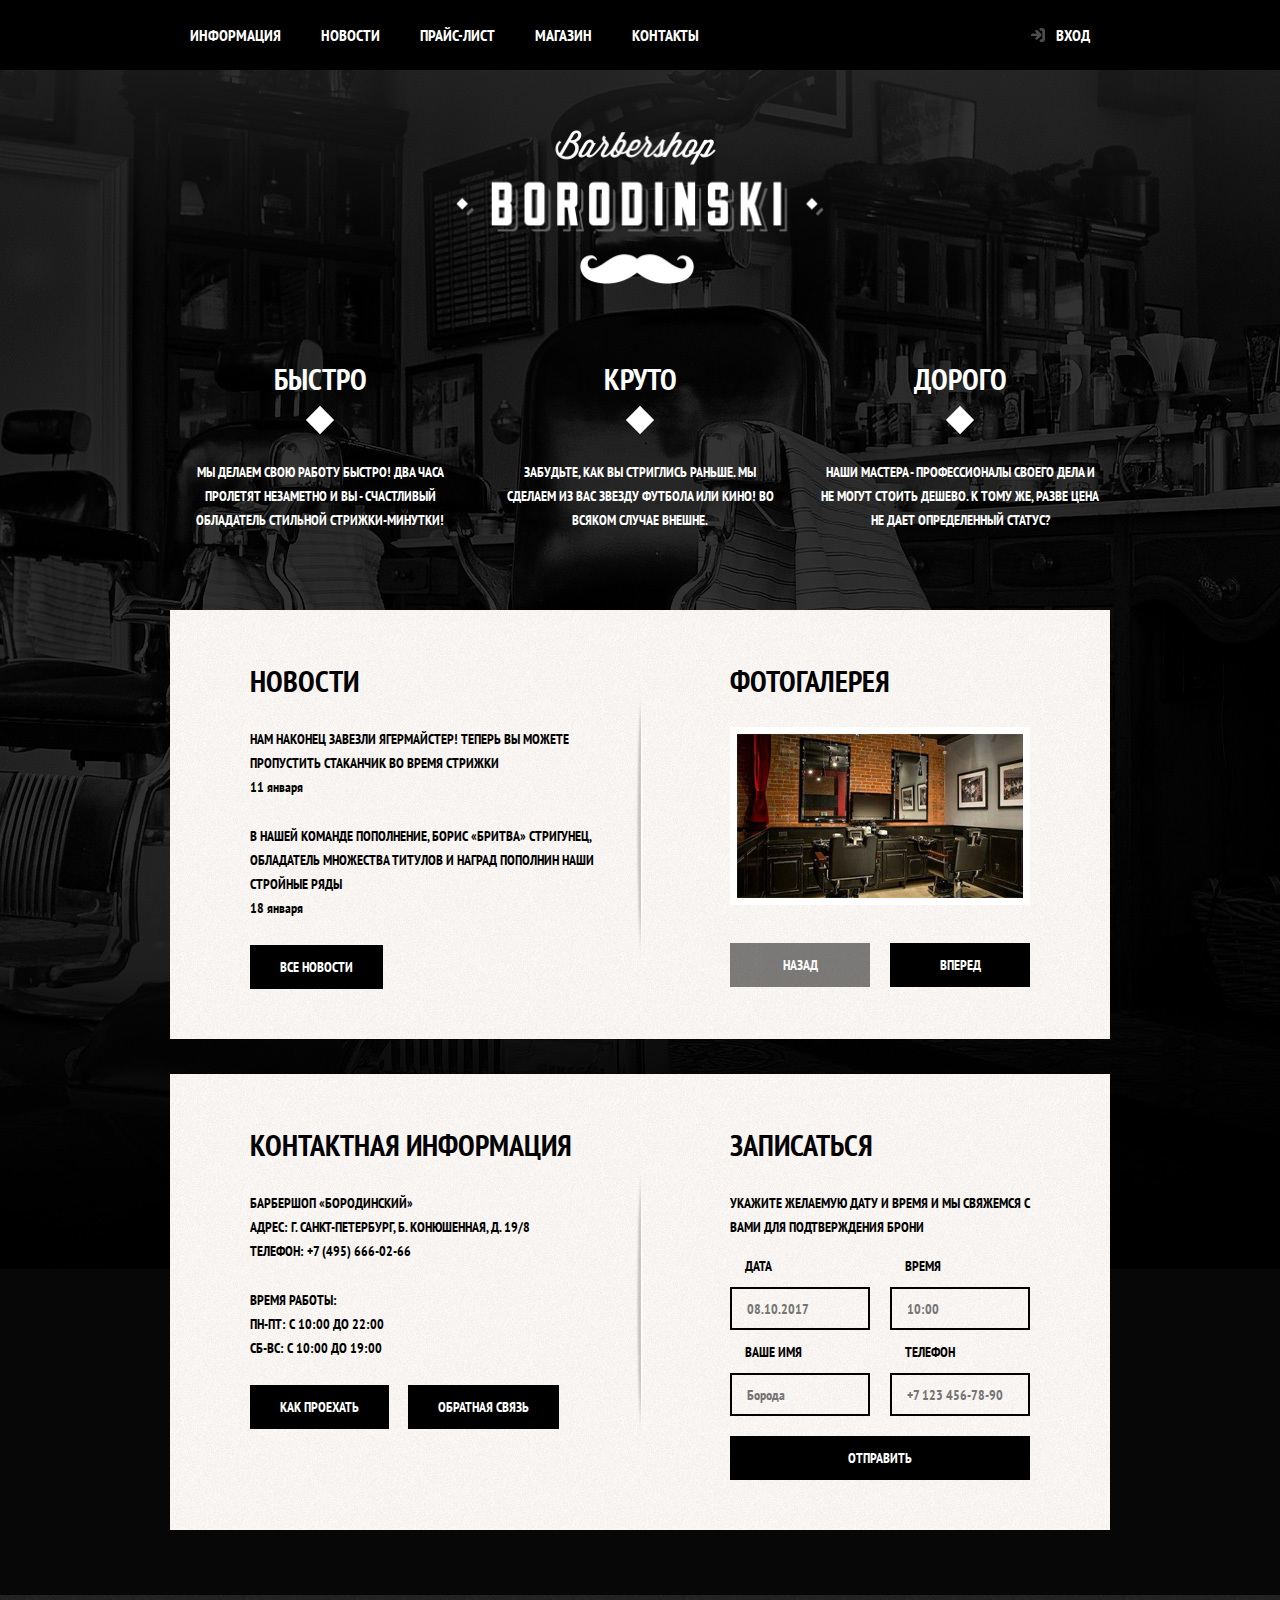
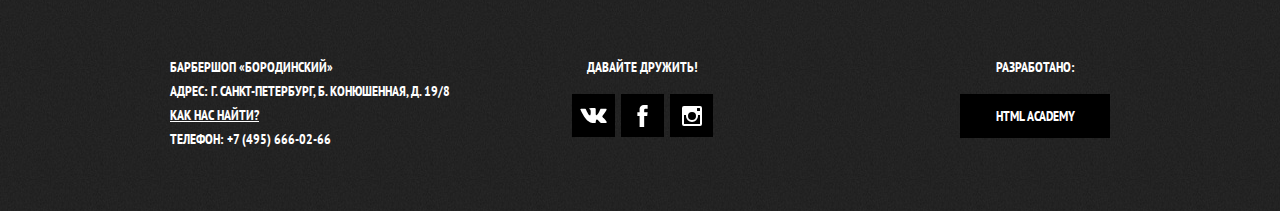
==== commit b6aa547d: "Завершена стилизация модальных окон, сверстана и стилизована страница price.html" ====
--- a/index.html
+++ b/index.html
@@ -150,7 +150,7 @@
 
     <section class="modal modal-login">
         <h2>Личный кабинет</h2>
-        <p>Введите пожалуйста свой логин и пароль</p>
+        <p class="modal-description">Введите пожалуйста свой логин и пароль</p>
         <form class="login-form" action="https://echo.htmlacademy.ru" method="POST">
             <p>
                 <label class="visually-hidden" for="user-login">Логин</label>
@@ -170,14 +170,14 @@
             </p>
             <button class="button" type="submit">Войти</button>
         </form>
-        <button class="modal-close" type="button">Закрыть</button>
+        <button class="modal-close" type="button"><span class="visually-hidden">Закрыть</span></button>
     </section>
     <section class="modal modal-map">
         <h2 class="visually-hidden">Как до нас добраться?</h2>
         <p>
             <img src="img/map.jpg" width="766" height="560" alt="Офис компании по адресу г. Санкт-Петербург, ул. Большая Конюшенная, д. 19/8">
         </p>
-        <button class="modal-close" type="button">Закрыть</button>
+        <button class="modal-close" type="button"><span class="visually-hidden">Закрыть</span></button>
     </section>
 </body>
 
--- a/style.css
+++ b/style.css
@@ -825,6 +825,149 @@
     transform: rotate(45deg);
 }
 
+.inner-content {
+    margin-bottom: 75px;
+}
+
+.inner-content h2 {
+    margin-top: 60px;
+    margin-bottom: 30px;
+
+    font-size: 24px;
+    line-height: 30px;
+}
+
+.inner-content h3 {
+    margin-top: 60px;
+    margin-bottom: 30px;
+
+    font-size: 20px;
+    line-height: 24px;
+}
+
+.inner-content h2 + h3 {
+    margin-top: 30px;
+}
+
+.inner-content p {
+    margin: 14px 0;
+}
+
+.inner-content table {
+    border-collapse: collapse;
+}
+
+.inner-content td {
+    padding: 10px 15px;
+
+    border: 2px solid #000000;
+}
+
+.inner-content .big-heading {
+    display: flex;
+    align-items: center;
+
+    margin-top: 55px;
+    margin-bottom: 65px;
+
+    font-size: 48px;
+    line-height: 48px;
+    text-align: center;
+}
+
+.big-heading::before,
+.big-heading::after {
+    content: "";
+
+    flex-grow: 1;
+    flex-shrink: 0;
+
+    width: 50px;
+    height: 2px;
+
+    background: #000000;
+}
+
+.big-heading::before {
+    margin-right: 25px;
+}
+
+.big-heading::after {
+    margin-left: 25px;
+}
+
+.custom-list-1 {
+    margin: 14px 0;
+    padding: 0;
+
+    list-style: none;
+}
+
+.custom-list-1 li {
+    position: relative;
+
+    margin-bottom: 15px;
+    padding-left: 20px;
+}
+
+.custom-list-1 li::before {
+    content: "";
+
+    position: absolute;
+    top: 8px;
+    left: 0;
+
+    width: 8px;
+    height: 8px;
+
+    background-color: #000000;
+    transform: rotate(45deg);
+}
+
+.custom-table-1 {
+    width: 100%;
+}
+
+.custom-table-1 td {
+    width: 50%;
+}
+
+.custom-table-1 td:last-child {
+    text-align: center;
+}
+
+.inner-columns {
+    display: flex;
+    justify-content: space-between;
+    flex-wrap: wrap;
+
+    margin: 60px 0;
+}
+
+.inner-column-left,
+.inner-column-right {
+    width: 460px;
+}
+
+.inner-column-left *:first-child,
+.inner-column-right *:first-child {
+    margin-top: 0;
+}
+
+.inner-column-left *:last-child,
+.inner-column-right *:last-child {
+    margin-bottom: 0;
+}
+
+.inner-columns > h2:first-child {
+    width: 100%;
+    margin-top: 0;
+}
+
+.short-text {
+    padding-right: 80px;
+}
+
 .main-footer {
     padding: 60px 0;
     margin-top: 65px;
@@ -926,21 +1069,53 @@
 }
 
 .modal {
+    position: fixed;
+
     color: #000000;
 
     background-color: #f8f3f0;
     background-image: url("img/pattern-light.jpg");
     background-position: 0 0;
     background-repeat: repeat;
+    box-shadow: 0 30px 50px rgba(0, 0, 0, 0.7);
+}
+
+.modal-login {
+    width: 300px;
+    padding: 50px 80px;
+
+    display: none;
+
+    top: 120px;
+    left: 50%;
+
+    transform: translateX(-50%);
 }
 
 .modal h2 {
+    margin: 0;
+    margin-bottom: 20px;
     font-size: 30px;
     line-height: 42px;
 }
 
+.modal-desciption {
+    margin: 0;
+    margin-bottom: 10px;
+}
+
+.login-form p {
+    margin: 0;
+    margin-bottom: 10px;
+}
+
 .login-form input[type="text"],
 .login-form input[type="password"] {
+    box-sizing: border-box;
+    width: 300px;
+    padding: 10px 15px;
+    padding-right: 40px;
+
     font: inherit;
     text-transform: uppercase;
     color: #000000;
@@ -958,6 +1133,71 @@
     color: #663d15;
 }
 
+.login-icon-user {
+    background-image: url("img/user.svg");
+    background-position: 270px center;
+    background-repeat: no-repeat;
+}
+
+.login-icon-password {
+    background-image: url("img/lock.svg");
+    background-position: 270px center;
+    background-repeat: no-repeat;
+}
+
+.login-form .login-password-info {
+    display: flex;
+    justify-content: space-between;
+    flex-wrap: wrap;
+    margin: 15px 0;
+}
+
+.login-checkbox {
+    position: relative;
+
+    padding-left: 30px;
+
+    cursor: pointer;
+}
+
+.login-checkbox input[type="checkbox"] + .checkbox-indicator {
+    position: absolute;
+    top: 0;
+    left: 0;
+
+    width: 17px;
+    height: 17px;
+
+    border: 2px solid #000000;
+}
+
+.login-checkbox input[type="checkbox"]:focus + .checkbox-indicator {
+    border-color: #663d15;
+    outline: thin dotted;
+}
+
+.login-checkbox input[type="checkbox"]:checked + .checkbox-indicator::before,
+.login-checkbox input[type="checkbox"]:checked + .checkbox-indicator::after {
+    content: "";
+
+    position: absolute;
+    top: 8px;
+    left: 1px;
+
+    width: 15px;
+    height: 2px;
+
+    background-color: #000000;
+}
+
+.login-checkbox input[type="checkbox"]:checked + .checkbox-indicator::before {
+    transform: rotate(45deg);
+}
+
+.login-checkbox input[type="checkbox"]:checked + .checkbox-indicator::after {
+    transform: rotate(-45deg);
+}
+
 .restore {
     color: #000000;
     text-decoration: underline;
@@ -968,3 +1208,61 @@
     text-decoration: none;
 }
 
+.modal-close {
+    position: absolute;
+    right: -34px;
+    top: 0;
+
+    width: 22px;
+    height: 22px;
+
+    border: 0;
+
+    background-color: transparent;
+    cursor: pointer;
+}
+
+.modal-close::before,
+.modal-close::after {
+    content: "";
+
+    position: absolute;
+    top: 10px;
+    left: 2px;
+
+    width: 19px;
+    height: 3px;
+
+    background-color: #d0d0d0;
+}
+
+.modal-close::before {
+    transform: rotate(45deg);
+}
+
+.modal-close::after {
+    transform: rotate(-45deg);
+}
+
+.login-form .button {
+    width: 100%;
+    margin-right: 0;
+}
+
+.modal-map {
+    display: none;
+
+    top: 50%;
+    left: 50%;
+
+    width: 766px;
+    height: 561px;
+
+    transform: translate(-50%, -50%);
+
+    border: 7px solid white;
+}
+
+.modal-map p {
+    margin: 0;
+}
